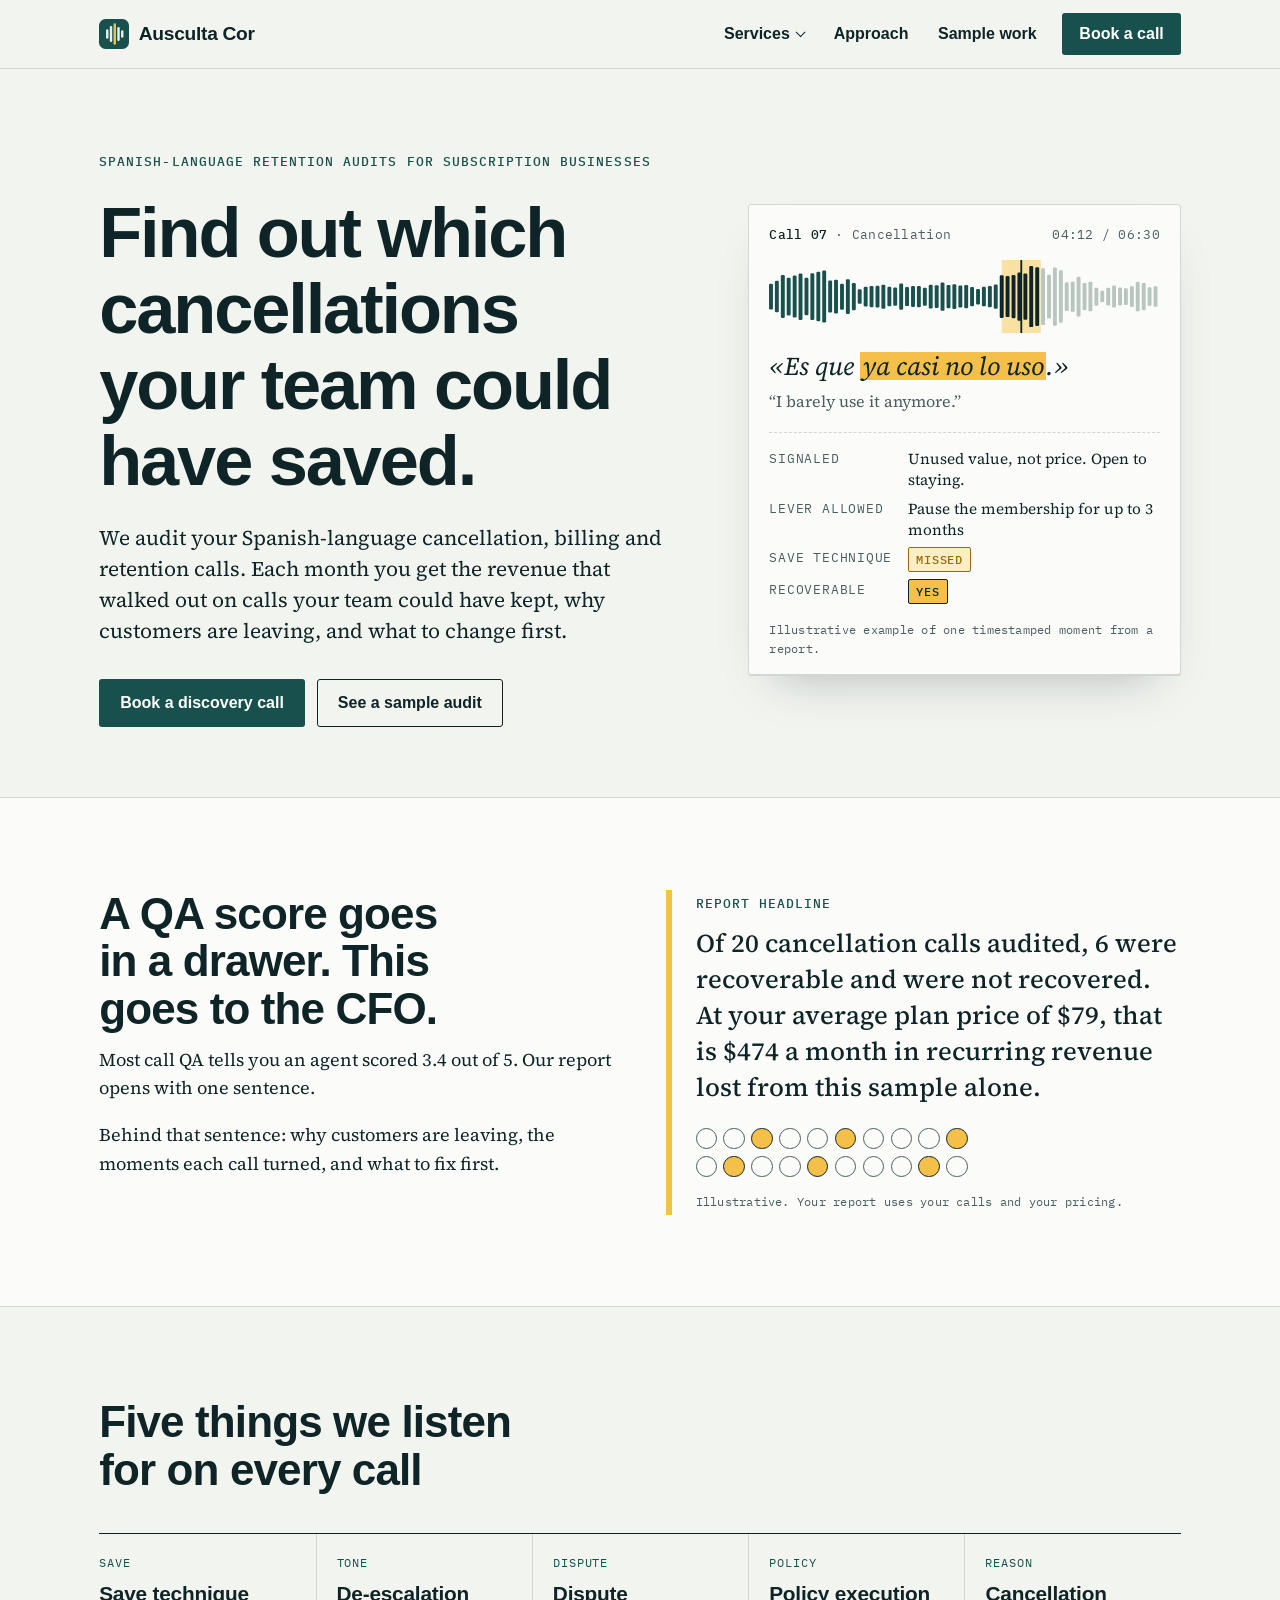
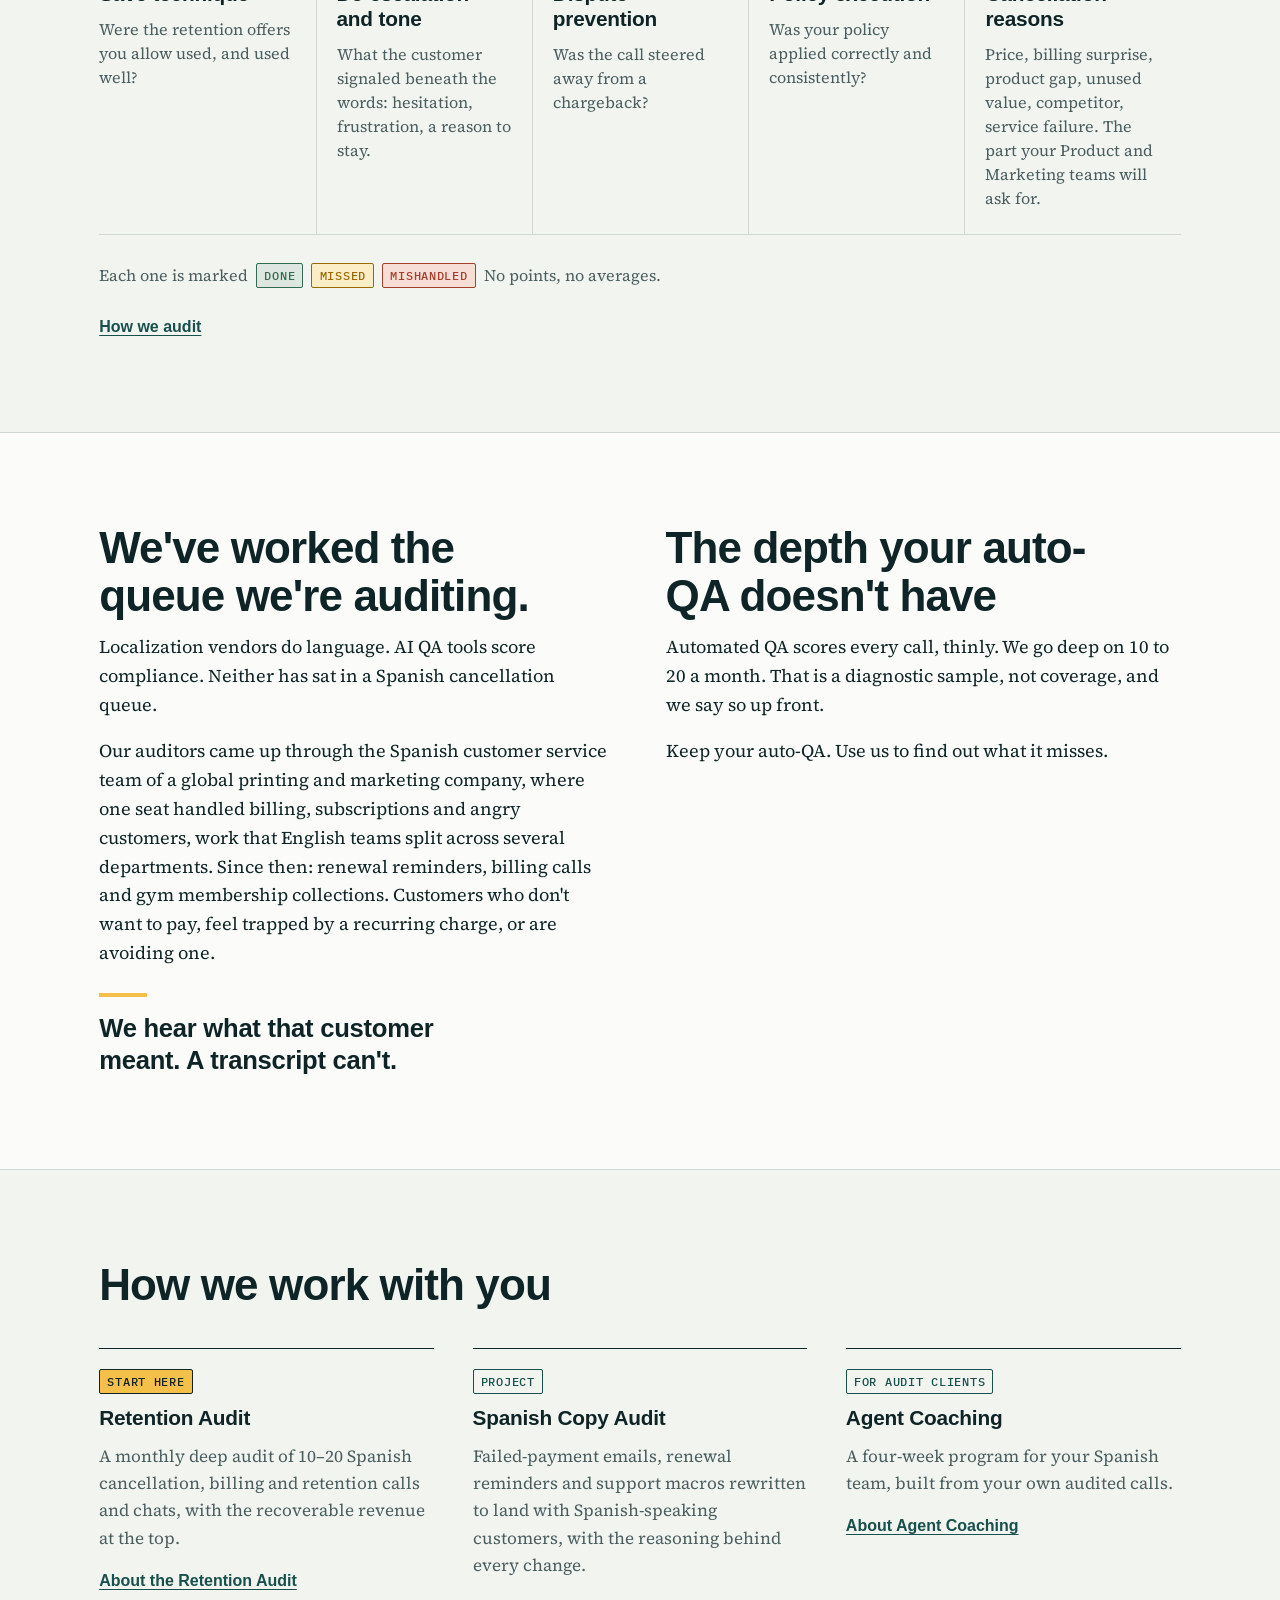
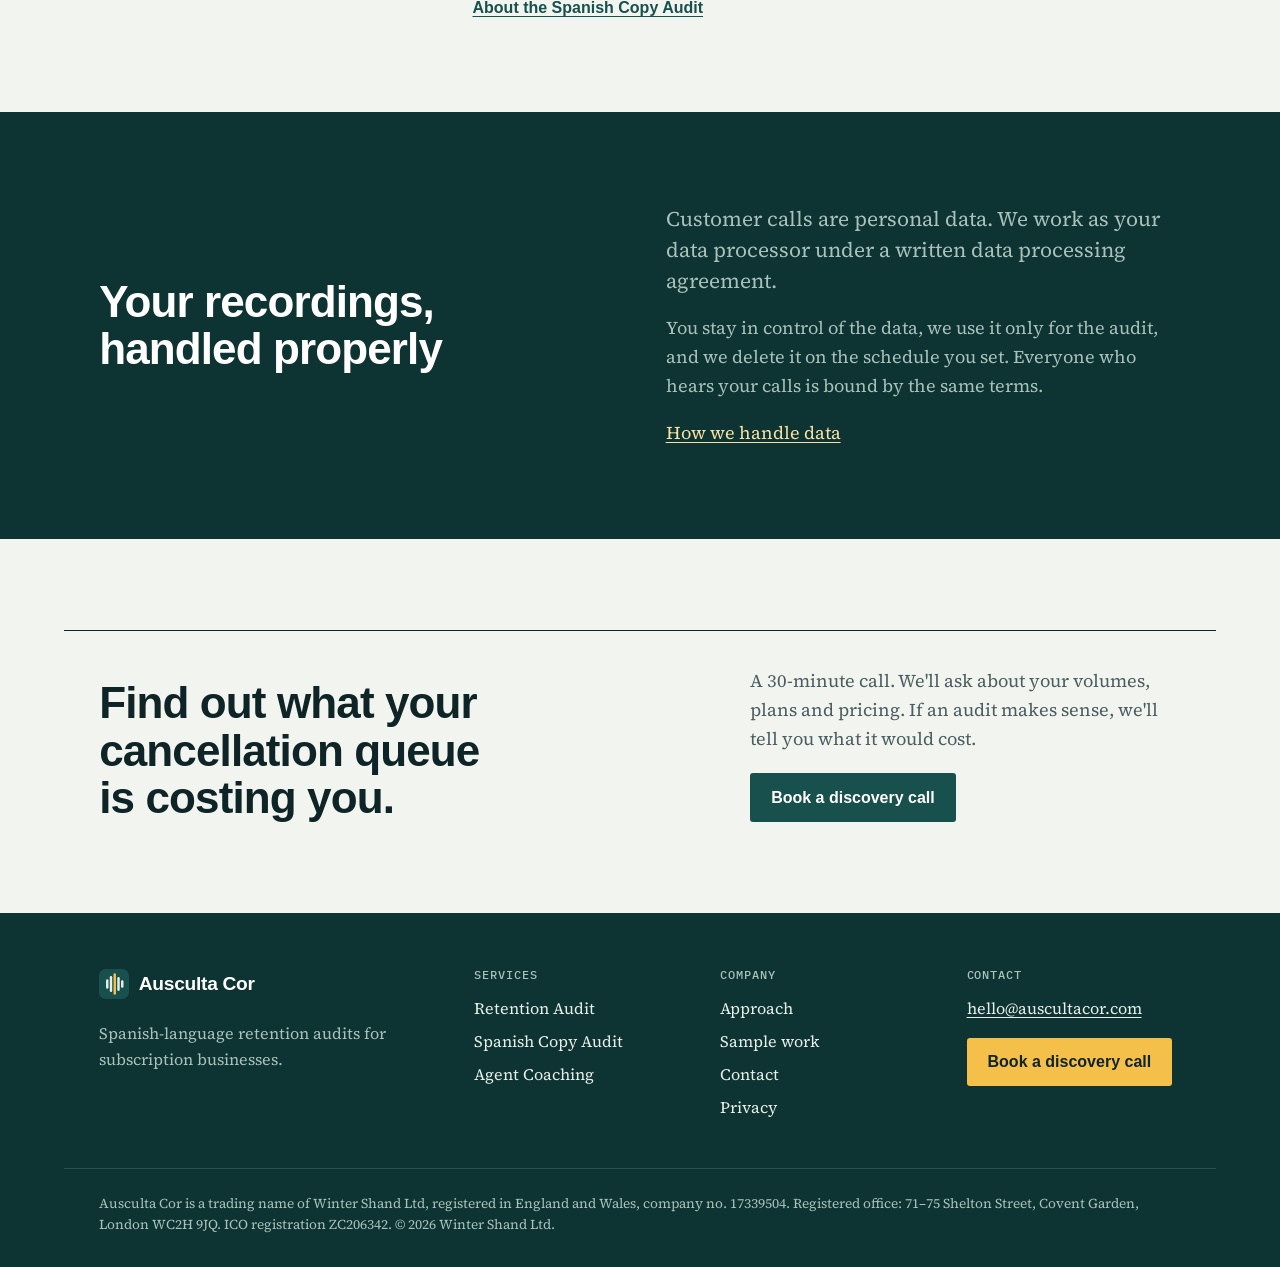
==== index.html @ ffa862d6 "Add files via upload Add website" ====
<!DOCTYPE html>
<html lang="en">
<head>
<meta charset="utf-8">
<meta name="viewport" content="width=device-width, initial-scale=1">
<title>Ausculta Cor · Spanish-language retention audits for subscription businesses</title>
<meta name="description" content="We audit your Spanish cancellation, billing and retention calls and tell you which departures were recoverable, what they cost, and what to change first.">
<link rel="canonical" href="https://auscultacor.com/">
<meta property="og:type" content="website">
<meta property="og:site_name" content="Ausculta Cor">
<meta property="og:title" content="Ausculta Cor · Spanish-language retention audits for subscription businesses">
<meta property="og:description" content="We audit your Spanish cancellation, billing and retention calls and tell you which departures were recoverable, what they cost, and what to change first.">
<meta property="og:url" content="https://auscultacor.com/">
<meta property="og:image" content="https://auscultacor.com/assets/img/og.png">
<meta name="twitter:card" content="summary_large_image">
<meta name="theme-color" content="#0d3432">
<link rel="icon" href="assets/img/favicon.svg" type="image/svg+xml">
<link rel="preload" href="assets/fonts/bricolage-grotesque-latin-wght-normal.woff2" as="font" type="font/woff2" crossorigin>
<link rel="preload" href="assets/fonts/source-serif-4-latin-wght-normal.woff2" as="font" type="font/woff2" crossorigin>
<link rel="stylesheet" href="assets/css/site.css">
<!-- Analytics: paste the cookie-less analytics snippet here (see README). -->
<script src="assets/js/site.js" defer></script>
</head>
<body>
<a class="skip" href="#main">Skip to content</a>
<header class="site-header">
  <div class="wrap header-inner">
    <a class="brand" href="index.html"><img src="assets/img/mark.svg" alt="" width="30" height="30"><span>Ausculta Cor</span></a>
    <button class="nav-toggle" type="button" aria-expanded="false" aria-controls="site-nav">Menu</button>
    <nav id="site-nav" class="site-nav" aria-label="Main">
      <ul>
        <li class="has-sub"><details><summary>Services</summary><ul class="sub"><li><a href="retention-audit.html">Retention Audit</a></li><li><a href="spanish-copy-audit.html">Spanish Copy Audit</a></li><li><a href="agent-coaching.html">Agent Coaching</a></li></ul></details></li>
        <li><a href="approach.html">Approach</a></li>
        <li><a href="samples.html">Sample work</a></li>
        <li><a class="btn btn-primary" href="contact.html">Book a call</a></li>
      </ul>
    </nav>
  </div>
</header>
<main id="main">
<section class="hero">
  <div class="wrap hero-grid">
    <div class="hero-copy">
      <p class="eyebrow">Spanish-language retention audits for subscription businesses</p>
      <h1>Find out which cancellations your team could have saved.</h1>
      <p class="lead">We audit your Spanish-language cancellation, billing and retention calls. Each month you get the revenue that walked out on calls your team could have kept, why customers are leaving, and what to change first.</p>
      <div class="actions"><a class="btn btn-primary" href="contact.html">Book a discovery call</a><a class="btn btn-ghost" href="samples.html">See a sample audit</a></div>
    </div>
    <figure class="clip">
      <div class="clip-head"><span><strong>Call 07</strong> · Cancellation</span><span>04:12 / 06:30</span></div>
      <svg class="wave" viewBox="0 0 320 60" role="img" aria-label="Call waveform with the moment at 04:12 highlighted"><rect x="190.7" y="0" width="32.0" height="60" fill="#f8e1a3"/><rect x="0.0" y="19.5" width="3.2" height="21.1" rx="1" fill="#17504c"/><rect x="4.8" y="17.0" width="3.2" height="25.9" rx="1" fill="#17504c"/><rect x="9.7" y="12.3" width="3.2" height="35.3" rx="1" fill="#17504c"/><rect x="14.5" y="14.6" width="3.2" height="30.8" rx="1" fill="#17504c"/><rect x="19.4" y="12.8" width="3.2" height="34.3" rx="1" fill="#17504c"/><rect x="24.2" y="11.0" width="3.2" height="38.1" rx="1" fill="#17504c"/><rect x="29.1" y="14.6" width="3.2" height="30.7" rx="1" fill="#17504c"/><rect x="33.9" y="10.8" width="3.2" height="38.4" rx="1" fill="#17504c"/><rect x="38.8" y="9.7" width="3.2" height="40.5" rx="1" fill="#17504c"/><rect x="43.6" y="8.7" width="3.2" height="42.6" rx="1" fill="#17504c"/><rect x="48.5" y="16.9" width="3.2" height="26.1" rx="1" fill="#17504c"/><rect x="53.3" y="16.1" width="3.2" height="27.7" rx="1" fill="#17504c"/><rect x="58.2" y="19.4" width="3.2" height="21.3" rx="1" fill="#17504c"/><rect x="63.0" y="15.8" width="3.2" height="28.4" rx="1" fill="#17504c"/><rect x="67.9" y="18.8" width="3.2" height="22.4" rx="1" fill="#17504c"/><rect x="72.7" y="24.0" width="3.2" height="11.9" rx="1" fill="#17504c"/><rect x="77.6" y="21.9" width="3.2" height="16.2" rx="1" fill="#17504c"/><rect x="82.4" y="21.3" width="3.2" height="17.4" rx="1" fill="#17504c"/><rect x="87.3" y="21.1" width="3.2" height="17.8" rx="1" fill="#17504c"/><rect x="92.1" y="20.2" width="3.2" height="19.7" rx="1" fill="#17504c"/><rect x="97.0" y="22.0" width="3.2" height="15.9" rx="1" fill="#17504c"/><rect x="101.8" y="22.6" width="3.2" height="14.9" rx="1" fill="#17504c"/><rect x="106.7" y="19.3" width="3.2" height="21.5" rx="1" fill="#17504c"/><rect x="111.5" y="22.1" width="3.2" height="15.7" rx="1" fill="#17504c"/><rect x="116.4" y="21.4" width="3.2" height="17.2" rx="1" fill="#17504c"/><rect x="121.2" y="21.3" width="3.2" height="17.5" rx="1" fill="#17504c"/><rect x="126.1" y="22.7" width="3.2" height="14.7" rx="1" fill="#17504c"/><rect x="130.9" y="20.3" width="3.2" height="19.4" rx="1" fill="#17504c"/><rect x="135.8" y="20.6" width="3.2" height="18.8" rx="1" fill="#17504c"/><rect x="140.6" y="18.5" width="3.2" height="23.1" rx="1" fill="#17504c"/><rect x="145.5" y="20.4" width="3.2" height="19.2" rx="1" fill="#17504c"/><rect x="150.3" y="19.9" width="3.2" height="20.2" rx="1" fill="#17504c"/><rect x="155.2" y="20.9" width="3.2" height="18.1" rx="1" fill="#17504c"/><rect x="160.0" y="20.5" width="3.2" height="19.0" rx="1" fill="#17504c"/><rect x="164.8" y="22.1" width="3.2" height="15.8" rx="1" fill="#17504c"/><rect x="169.7" y="23.7" width="3.2" height="12.7" rx="1" fill="#17504c"/><rect x="174.5" y="22.0" width="3.2" height="16.0" rx="1" fill="#17504c"/><rect x="179.4" y="21.3" width="3.2" height="17.4" rx="1" fill="#17504c"/><rect x="184.2" y="20.1" width="3.2" height="19.8" rx="1" fill="#17504c"/><rect x="189.1" y="12.6" width="3.2" height="34.9" rx="1" fill="#0f2426"/><rect x="193.9" y="13.2" width="3.2" height="33.6" rx="1" fill="#0f2426"/><rect x="198.8" y="12.3" width="3.2" height="35.5" rx="1" fill="#0f2426"/><rect x="203.6" y="10.3" width="3.2" height="39.4" rx="1" fill="#0f2426"/><rect x="208.5" y="11.1" width="3.2" height="37.8" rx="1" fill="#0f2426"/><rect x="213.3" y="5.0" width="3.2" height="50.0" rx="1" fill="#0f2426"/><rect x="218.2" y="5.9" width="3.2" height="48.1" rx="1" fill="#0f2426"/><rect x="223.0" y="6.8" width="3.2" height="46.4" rx="1" fill="#b9c6c0"/><rect x="227.9" y="12.0" width="3.2" height="36.0" rx="1" fill="#b9c6c0"/><rect x="232.7" y="6.2" width="3.2" height="47.6" rx="1" fill="#b9c6c0"/><rect x="237.6" y="8.5" width="3.2" height="42.9" rx="1" fill="#b9c6c0"/><rect x="242.4" y="18.2" width="3.2" height="23.5" rx="1" fill="#b9c6c0"/><rect x="247.3" y="17.6" width="3.2" height="24.9" rx="1" fill="#b9c6c0"/><rect x="252.1" y="13.7" width="3.2" height="32.7" rx="1" fill="#b9c6c0"/><rect x="257.0" y="18.8" width="3.2" height="22.3" rx="1" fill="#b9c6c0"/><rect x="261.8" y="17.8" width="3.2" height="24.3" rx="1" fill="#b9c6c0"/><rect x="266.7" y="22.7" width="3.2" height="14.7" rx="1" fill="#b9c6c0"/><rect x="271.5" y="25.3" width="3.2" height="9.4" rx="1" fill="#b9c6c0"/><rect x="276.4" y="22.8" width="3.2" height="14.4" rx="1" fill="#b9c6c0"/><rect x="281.2" y="21.0" width="3.2" height="17.9" rx="1" fill="#b9c6c0"/><rect x="286.1" y="22.6" width="3.2" height="14.7" rx="1" fill="#b9c6c0"/><rect x="290.9" y="23.1" width="3.2" height="13.8" rx="1" fill="#b9c6c0"/><rect x="295.8" y="21.5" width="3.2" height="17.0" rx="1" fill="#b9c6c0"/><rect x="300.6" y="17.8" width="3.2" height="24.3" rx="1" fill="#b9c6c0"/><rect x="305.5" y="18.9" width="3.2" height="22.3" rx="1" fill="#b9c6c0"/><rect x="310.3" y="22.4" width="3.2" height="15.2" rx="1" fill="#b9c6c0"/><rect x="315.2" y="21.6" width="3.2" height="16.7" rx="1" fill="#b9c6c0"/><rect x="206.0" y="0" width="1.5" height="60" fill="#0f2426"/></svg>
      <blockquote class="clip-quote" lang="es"><p>«Es que <mark>ya casi no lo uso</mark>.»</p></blockquote>
      <p class="clip-trans">“I barely use it anymore.”</p>
      <dl class="clip-findings">
        <div><dt>Signaled</dt><dd>Unused value, not price. Open to staying.</dd></div>
        <div><dt>Lever allowed</dt><dd>Pause the membership for up to 3 months</dd></div>
        <div><dt>Save technique</dt><dd><span class="chip chip-missed">Missed</span></dd></div>
        <div><dt>Recoverable</dt><dd><span class="chip chip-yes">Yes</span></dd></div>
      </dl>
      <figcaption>Illustrative example of one timestamped moment from a report.</figcaption>
    </figure>
  </div>
</section>

<section class="section section-alt">
  <div class="wrap split">
    <div class="prose">
      <h2>A QA score goes in a drawer. This goes to the CFO.</h2>
      <p>Most call QA tells you an agent scored 3.4 out of 5. Our report opens with one sentence.</p>
      <p>Behind that sentence: why customers are leaving, the moments each call turned, and what to fix first.</p>
    </div>
    <figure class="report-line">
      <p class="eyebrow">Report headline</p>
      <blockquote><p>Of 20 cancellation calls audited, 6 were recoverable and were not recovered. At your average plan price of $79, that is $474 a month in recurring revenue lost from this sample alone.</p></blockquote>
      <div class="dots" role="img" aria-label="20 calls audited, 6 of them recoverable"><span></span><span></span><span class="is-rec"></span><span></span><span></span><span class="is-rec"></span><span></span><span></span><span></span><span class="is-rec"></span><span></span><span class="is-rec"></span><span></span><span></span><span class="is-rec"></span><span></span><span></span><span></span><span class="is-rec"></span><span></span></div>
      <figcaption>Illustrative. Your report uses your calls and your pricing.</figcaption>
    </figure>
  </div>
</section>

<section class="section">
  <div class="wrap">
    <div class="section-head"><h2>Five things we listen for on every call</h2></div>
    <ul class="areas">
      <li><span class="tag">Save</span><h3>Save technique</h3><p>Were the retention offers you allow used, and used well?</p></li>
      <li><span class="tag">Tone</span><h3>De-escalation and tone</h3><p>What the customer signaled beneath the words: hesitation, frustration, a reason to stay.</p></li>
      <li><span class="tag">Dispute</span><h3>Dispute prevention</h3><p>Was the call steered away from a chargeback?</p></li>
      <li><span class="tag">Policy</span><h3>Policy execution</h3><p>Was your policy applied correctly and consistently?</p></li>
      <li><span class="tag">Reason</span><h3>Cancellation reasons</h3><p>Price, billing surprise, product gap, unused value, competitor, service failure. The part your Product and Marketing teams will ask for.</p></li>
    </ul>
    <p class="legend">Each one is marked <span class="chip chip-done">Done</span> <span class="chip chip-missed">Missed</span> <span class="chip chip-bad">Mishandled</span> No points, no averages.</p>
    <p style="margin-top:1.5rem"><a class="link" href="approach.html">How we audit</a></p>
  </div>
</section>

<section class="section section-alt">
  <div class="wrap split">
    <div class="prose">
      <h2>We've worked the queue we're auditing.</h2>
      <p>Localization vendors do language. AI QA tools score compliance. Neither has sat in a Spanish cancellation queue.</p>
      <p>Our auditors came up through the Spanish customer service team of a global printing and marketing company, where one seat handled billing, subscriptions and angry customers, work that English teams split across several departments. Since then: renewal reminders, billing calls and gym membership collections. Customers who don't want to pay, feel trapped by a recurring charge, or are avoiding one.</p>
      <p class="pull">We hear what that customer meant. A transcript can't.</p>
    </div>
    <div class="prose">
      <h2>The depth your auto-QA doesn't have</h2>
      <p>Automated QA scores every call, thinly. We go deep on 10 to 20 a month. That is a diagnostic sample, not coverage, and we say so up front.</p>
      <p>Keep your auto-QA. Use us to find out what it misses.</p>
    </div>
  </div>
</section>

<section class="section" id="services">
  <div class="wrap">
    <div class="section-head"><h2>How we work with you</h2></div>
    <div class="services">
      <article class="service"><span class="chip chip-yes">Start here</span><h3>Retention Audit</h3><p>A monthly deep audit of 10–20 Spanish cancellation, billing and retention calls and chats, with the recoverable revenue at the top.</p><a class="link" href="retention-audit.html">About the Retention Audit</a></article>
      <article class="service"><span class="chip chip-plain">Project</span><h3>Spanish Copy Audit</h3><p>Failed-payment emails, renewal reminders and support macros rewritten to land with Spanish-speaking customers, with the reasoning behind every change.</p><a class="link" href="spanish-copy-audit.html">About the Spanish Copy Audit</a></article>
      <article class="service"><span class="chip chip-plain">For audit clients</span><h3>Agent Coaching</h3><p>A four-week program for your Spanish team, built from your own audited calls.</p><a class="link" href="agent-coaching.html">About Agent Coaching</a></article>
    </div>
  </div>
</section>

<section class="section section-dark data-band">
  <div class="wrap split">
    <h2>Your recordings, handled properly</h2>
    <div class="prose">
      <p class="lead">Customer calls are personal data. We work as your data processor under a written data processing agreement.</p>
      <p>You stay in control of the data, we use it only for the audit, and we delete it on the schedule you set. Everyone who hears your calls is bound by the same terms.</p>
      <p><a href="approach.html#data">How we handle data</a></p>
    </div>
  </div>
</section>

<section class="cta">
  <div class="wrap cta-inner">
    <div><h2>Find out what your cancellation queue is costing you.</h2></div>
    <div><p>A 30-minute call. We'll ask about your volumes, plans and pricing. If an audit makes sense, we'll tell you what it would cost.</p><div class="actions" style="margin-top:1.25rem"><a class="btn btn-primary" href="contact.html">Book a discovery call</a></div></div>
  </div>
</section>
</main>
<footer class="site-footer">
  <div class="wrap footer-grid">
    <div class="footer-brand">
      <a class="brand" href="index.html"><img src="assets/img/mark.svg" alt="" width="30" height="30"><span>Ausculta Cor</span></a>
      <p>Spanish-language retention audits for subscription businesses.</p>
    </div>
    <div><h2>Services</h2><ul><li><a href="retention-audit.html">Retention Audit</a></li><li><a href="spanish-copy-audit.html">Spanish Copy Audit</a></li><li><a href="agent-coaching.html">Agent Coaching</a></li></ul></div>
    <div><h2>Company</h2><ul>
      <li><a href="approach.html">Approach</a></li>
      <li><a href="samples.html">Sample work</a></li>
      <li><a href="contact.html">Contact</a></li>
      <li><a href="privacy.html">Privacy</a></li>
    </ul></div>
    <div><h2>Contact</h2>
      <p><a href="mailto:hello@auscultacor.com">hello@auscultacor.com</a></p>
      <a class="btn btn-mark" href="contact.html">Book a discovery call</a>
    </div>
  </div>
  <div class="wrap legal"><p>Ausculta Cor is a trading name of Winter Shand Ltd, registered in England and Wales, company no. 17339504. Registered office: 71–75 Shelton Street, Covent Garden, London WC2H 9JQ. ICO registration ZC206342. © 2026 Winter Shand Ltd.</p></div>
</footer>
</body>
</html>
---- assets/css/site.css ----
/* Ausculta Cor — site styles
   Layout concept: a working audit file. Left-aligned reading column, with an
   "evidence" column for transcript clips and report lines, like an auditor's notes.
*/

@font-face {
  font-family: "Bricolage Grotesque";
  src: url("../fonts/bricolage-grotesque-latin-wght-normal.woff2") format("woff2");
  font-weight: 200 800;
  font-style: normal;
  font-display: swap;
}
@font-face {
  font-family: "Source Serif 4";
  src: url("../fonts/source-serif-4-latin-wght-normal.woff2") format("woff2");
  font-weight: 200 900;
  font-style: normal;
  font-display: swap;
}
@font-face {
  font-family: "Source Serif 4";
  src: url("../fonts/source-serif-4-latin-wght-italic.woff2") format("woff2");
  font-weight: 200 900;
  font-style: italic;
  font-display: swap;
}
@font-face {
  font-family: "IBM Plex Mono";
  src: url("../fonts/ibm-plex-mono-latin-400-normal.woff2") format("woff2");
  font-weight: 400;
  font-style: normal;
  font-display: swap;
}
@font-face {
  font-family: "IBM Plex Mono";
  src: url("../fonts/ibm-plex-mono-latin-500-normal.woff2") format("woff2");
  font-weight: 500;
  font-style: normal;
  font-display: swap;
}

:root {
  /* Colour */
  --paper: #f2f4f0;        /* page ground: cool, slightly green paper */
  --sheet: #fbfcfa;        /* raised surfaces: clips, forms */
  --ink: #0f2426;          /* text */
  --ink-soft: #4a5d5f;     /* secondary text */
  --rule: #cfd8d3;         /* lines and borders */
  --petrol: #17504c;       /* brand: buttons, links, dark bands */
  --petrol-deep: #0d3432;  /* footer and data band */
  --on-dark: #e8efeb;      /* text on petrol */
  --on-dark-soft: #a9c1bb;
  --mark: #f4c04a;         /* highlighter: the recoverable moment */
  --mark-soft: #f8e1a3;
  /* Semantic (audit status) */
  --done: #2f6b4f;
  --missed: #9a6a00;
  --missed-bg: #fbeec7;
  --bad: #a3402b;
  --bad-bg: #f6ddd6;

  /* Type */
  --display: "Bricolage Grotesque", "Arial Narrow", "Helvetica Neue", Arial, sans-serif;
  --body: "Source Serif 4", Georgia, "Times New Roman", serif;
  --mono: "IBM Plex Mono", ui-monospace, SFMono-Regular, Menlo, Consolas, monospace;

  --step-5: clamp(2.5rem, 1.55rem + 4.1vw, 4.4rem);
  --step-4: clamp(1.9rem, 1.45rem + 1.9vw, 2.75rem);
  --step-3: clamp(1.35rem, 1.2rem + 0.6vw, 1.6rem);
  --step-2: clamp(1.15rem, 1.08rem + 0.35vw, 1.3rem);
  --step-1: 1.125rem;
  --step-0: 1rem;
  --step--1: 0.8125rem;

  /* Space */
  --gutter: clamp(1rem, 0.6rem + 2vw, 2.5rem);
  --section: clamp(3.5rem, 2.5rem + 4vw, 6.5rem);
  --wrap: 72rem;
  --measure: 38rem;
  --radius: 3px;

  color-scheme: light;
}

*, *::before, *::after { box-sizing: border-box; }

html { -webkit-text-size-adjust: 100%; scroll-padding-top: 5.5rem; }

body {
  margin: 0;
  background: var(--paper);
  color: var(--ink);
  font-family: var(--body);
  font-size: var(--step-1);
  line-height: 1.6;
  font-optical-sizing: auto;
  text-rendering: optimizeLegibility;
}

img, svg { max-width: 100%; height: auto; }

h1, h2, h3 {
  font-family: var(--display);
  font-weight: 700;
  line-height: 1.08;
  letter-spacing: -0.02em;
  text-wrap: balance;
  margin: 0;
}
h1 { font-size: var(--step-5); font-weight: 750; letter-spacing: -0.03em; }
h2 { font-size: var(--step-4); }
h3 { font-size: var(--step-2); letter-spacing: -0.01em; line-height: 1.2; }

p { margin: 0; }
p + p { margin-top: 1em; }

a { color: var(--petrol); text-decoration-thickness: 1px; text-underline-offset: 0.18em; }
a:hover { text-decoration-thickness: 2px; }

:focus-visible { outline: 3px solid var(--mark); outline-offset: 3px; border-radius: 2px; }

.mono, .eyebrow, .tag, .chip, .kicker {
  font-family: var(--mono);
  font-variant-numeric: tabular-nums;
}

.eyebrow {
  font-size: var(--step--1);
  font-weight: 500;
  letter-spacing: 0.08em;
  text-transform: uppercase;
  color: var(--petrol);
}

.lead { font-size: var(--step-2); line-height: 1.5; color: var(--ink); max-width: var(--measure); }

.wrap {
  width: 100%;
  max-width: var(--wrap);
  margin-inline: auto;
  padding-inline: var(--gutter);
}

.prose { max-width: var(--measure); }
.prose > * + * { margin-top: 1em; }
.prose h2 + *, .prose h3 + * { margin-top: 0.75em; }
.prose * + h3 { margin-top: 2em; }

.skip {
  position: absolute; left: -999px; top: 0;
  background: var(--ink); color: var(--paper); padding: 0.6rem 1rem; z-index: 100;
}
.skip:focus { left: 1rem; top: 1rem; }

/* ---------- Buttons ---------- */
.btn {
  display: inline-flex; align-items: center; justify-content: center;
  gap: 0.5rem;
  font-family: var(--display);
  font-weight: 600;
  font-size: 1rem;
  line-height: 1.2;
  padding: 0.85rem 1.25rem;
  border-radius: var(--radius);
  border: 1.5px solid transparent;
  text-decoration: none;
  transition: background-color .15s ease, border-color .15s ease, color .15s ease;
}
.btn-primary { background: var(--petrol); color: #fff; }
.btn-primary:hover { background: var(--petrol-deep); }
.btn-ghost { border-color: var(--ink); color: var(--ink); background: transparent; }
.btn-ghost:hover { background: var(--ink); color: var(--paper); }
.btn-mark { background: var(--mark); color: var(--ink); }
.btn-mark:hover { background: var(--mark-soft); }
.actions { display: flex; flex-wrap: wrap; gap: 0.75rem; }

.link {
  font-family: var(--display); font-weight: 600; font-size: 1rem;
  color: var(--petrol);
}

/* ---------- Header ---------- */
.site-header {
  position: sticky; top: 0; z-index: 50;
  background: color-mix(in srgb, var(--paper) 94%, transparent);
  backdrop-filter: saturate(1.2) blur(8px);
  border-bottom: 1px solid var(--rule);
}
.header-inner {
  display: flex; align-items: center; justify-content: space-between;
  gap: 1rem; min-height: 4.25rem;
}
.brand {
  display: inline-flex; align-items: center; gap: 0.6rem;
  font-family: var(--display); font-weight: 700; font-size: 1.2rem; letter-spacing: -0.015em;
  color: var(--ink); text-decoration: none;
}
.brand img { width: 30px; height: 30px; }

.nav-toggle {
  display: none;
  font: 600 0.95rem var(--display);
  background: transparent; color: var(--ink);
  border: 1.5px solid var(--ink); border-radius: var(--radius);
  padding: 0.5rem 0.85rem; cursor: pointer;
}

.site-nav > ul {
  list-style: none; margin: 0; padding: 0;
  display: flex; align-items: center; gap: 0.35rem;
}
.site-nav a, .site-nav summary {
  font-family: var(--display); font-weight: 550; font-size: 1rem;
  color: var(--ink); text-decoration: none;
  padding: 0.55rem 0.75rem; border-radius: var(--radius);
  display: inline-block; cursor: pointer;
}
.site-nav a:hover, .site-nav summary:hover { background: color-mix(in srgb, var(--petrol) 8%, transparent); }
.site-nav a[aria-current="page"] { text-decoration: underline; text-decoration-thickness: 2px; text-underline-offset: 0.35em; }
.site-nav .btn-primary { color: #fff; margin-left: 0.5rem; padding: 0.65rem 1rem; }
.site-nav .btn-primary:hover { background: var(--petrol-deep); }

.has-sub { position: relative; }
.has-sub summary { list-style: none; }
.has-sub summary::-webkit-details-marker { display: none; }
.has-sub summary::after {
  content: ""; display: inline-block; width: 0.45em; height: 0.45em; margin-left: 0.45em;
  border-right: 1.5px solid currentColor; border-bottom: 1.5px solid currentColor;
  transform: translateY(-0.2em) rotate(45deg);
}
.has-sub details[open] summary::after { transform: translateY(0.05em) rotate(-135deg); }
.sub {
  list-style: none; margin: 0; padding: 0.4rem;
  position: absolute; top: calc(100% + 0.4rem); left: 0; min-width: 15rem;
  background: var(--sheet); border: 1px solid var(--rule); border-radius: var(--radius);
  box-shadow: 0 10px 30px -12px rgba(15, 36, 38, 0.25);
}
.sub a { display: block; }

/* ---------- Sections ---------- */
.section { padding-block: var(--section); }
.section-alt { background: var(--sheet); border-block: 1px solid var(--rule); }
.section-dark { background: var(--petrol-deep); color: var(--on-dark); }
.section-dark h2, .section-dark h3 { color: #fff; }
.section-dark a:not(.btn) { color: var(--mark-soft); }
.section-head { max-width: var(--measure); margin-bottom: 2.5rem; }
.section-head > * + * { margin-top: 0.85rem; }
.section-head p { color: var(--ink-soft); }
.section-dark .section-head p { color: var(--on-dark-soft); }

.split {
  display: grid; gap: clamp(2rem, 4vw, 4rem);
  grid-template-columns: minmax(0, 1fr) minmax(0, 1fr);
  align-items: start;
}
.split > * { min-width: 0; }

/* ---------- Hero ---------- */
.hero { padding-block: clamp(3rem, 2rem + 4vw, 5.5rem) clamp(3rem, 2rem + 3vw, 4.5rem); }
.hero-grid {
  display: grid; gap: clamp(2.5rem, 5vw, 4.5rem);
  grid-template-columns: minmax(0, 1.15fr) minmax(0, 0.85fr);
  align-items: center;
}
.hero-grid > * { min-width: 0; }
.hero-copy > * + * { margin-top: 1.4rem; }
.hero-copy .actions { margin-top: 2rem; }

.page-hero { padding-block: clamp(3rem, 2rem + 3.5vw, 5rem) clamp(2.5rem, 2rem + 2vw, 3.5rem); border-bottom: 1px solid var(--rule); }
.page-hero .hero-copy { max-width: 46rem; }
.page-hero h1 { font-size: clamp(2.3rem, 1.5rem + 3.4vw, 3.9rem); }
.page-hero .hero-grid { align-items: end; }

/* ---------- Transcript clip (hero evidence) ---------- */
.clip {
  margin: 0;
  background: var(--sheet);
  border: 1px solid var(--rule);
  border-radius: var(--radius);
  box-shadow: 0 1px 0 var(--rule), 0 24px 48px -28px rgba(15, 36, 38, 0.35);
  padding: 1.25rem 1.25rem 1rem;
}
.clip-head {
  display: flex; justify-content: space-between; gap: 1rem; flex-wrap: wrap;
  font-family: var(--mono); font-size: var(--step--1); color: var(--ink-soft);
  letter-spacing: 0.02em;
}
.clip-head strong { color: var(--ink); font-weight: 500; }
.wave { display: block; width: 100%; height: auto; margin-block: 0.9rem 1rem; }
.clip-quote { margin: 0; font-size: var(--step-3); line-height: 1.35; font-style: italic; }
.clip-quote mark {
  background: linear-gradient(transparent 12%, var(--mark) 12%, var(--mark) 88%, transparent 88%);
  background-repeat: no-repeat; background-size: 100% 100%;
  color: inherit; padding: 0 0.1em;
  animation: highlight 1.1s cubic-bezier(.3,.7,.2,1) 0.5s both;
}
@keyframes highlight { from { background-size: 0% 100%; } to { background-size: 100% 100%; } }
.clip-trans { margin-top: 0.35rem; color: var(--ink-soft); font-size: 1rem; }
.clip-findings {
  margin: 1.1rem 0 0; padding: 0.9rem 0 0; border-top: 1px dashed var(--rule);
  display: grid; grid-template-columns: max-content minmax(0, 1fr); gap: 0.45rem 1rem;
  font-size: 0.95rem; line-height: 1.4;
}
.clip-findings dt {
  font-family: var(--mono); font-size: var(--step--1); color: var(--ink-soft);
  text-transform: uppercase; letter-spacing: 0.06em; padding-top: 0.15em;
}
.clip-findings > div { display: contents; }
.clip-findings dd { margin: 0; }
.clip figcaption, figure.report-line figcaption, .caption {
  font-family: var(--mono); font-size: 0.75rem; color: var(--ink-soft); letter-spacing: 0.02em;
}
.clip figcaption { margin-top: 1rem; }

/* ---------- Status chips ---------- */
.chip {
  display: inline-block; font-size: 0.75rem; font-weight: 500;
  letter-spacing: 0.06em; text-transform: uppercase;
  padding: 0.2em 0.6em; border-radius: 2px; border: 1px solid currentColor; line-height: 1.5;
  white-space: nowrap;
}
.chip-done { color: var(--done); background: color-mix(in srgb, var(--done) 10%, transparent); }
.chip-missed { color: var(--missed); background: var(--missed-bg); }
.chip-bad { color: var(--bad); background: var(--bad-bg); }
.chip-yes { color: var(--ink); background: var(--mark); border-color: var(--ink); }
.chip-plain { color: var(--petrol); background: transparent; }

/* ---------- Report headline ---------- */
.report-line {
  margin: 0;
  border-left: 6px solid var(--mark);
  padding: 0.25rem 0 0.25rem 1.5rem;
}
.report-line blockquote { margin: 0.75rem 0 0; font-size: var(--step-3); line-height: 1.4; font-weight: 500; }
.dots {
  display: grid; grid-template-columns: repeat(10, 1fr); gap: 0.4rem;
  max-width: 17rem; margin-block: 1.4rem 0.9rem;
}
.dots span {
  aspect-ratio: 1; max-width: 100%; border-radius: 50%;
  border: 1.5px solid var(--ink-soft);
}
.dots span.is-rec { background: var(--mark); border-color: var(--ink); }
.after { margin-top: 2.5rem; max-width: var(--measure); color: var(--ink-soft); }

/* ---------- Five areas ---------- */
.areas {
  list-style: none; margin: 0; padding: 0;
  display: grid; grid-template-columns: repeat(auto-fit, minmax(min(100%, 12.5rem), 1fr));
  gap: 0; border-top: 1.5px solid var(--ink);
}
.areas li {
  padding: 1.25rem 1.25rem 1.5rem 0;
  border-bottom: 1px solid var(--rule);
  display: grid; align-content: start; gap: 0.6rem;
}
.areas li + li { padding-left: 1.25rem; border-left: 1px solid var(--rule); }
.areas p { font-size: 1rem; line-height: 1.5; color: var(--ink-soft); }
.tag {
  font-size: 0.72rem; letter-spacing: 0.08em; text-transform: uppercase; color: var(--petrol);
}
.legend { margin-top: 1.75rem; display: flex; flex-wrap: wrap; align-items: center; gap: 0.5rem; font-size: 1rem; color: var(--ink-soft); }

/* ---------- Pull line ---------- */
.pull {
  font-family: var(--display); font-weight: 650; font-size: var(--step-3);
  line-height: 1.25; letter-spacing: -0.01em; max-width: 26rem;
}
.pull::before { content: ""; display: block; width: 3rem; height: 4px; background: var(--mark); margin-bottom: 1rem; }

/* ---------- Service list ---------- */
.services {
  display: grid; gap: clamp(1.5rem, 3vw, 2.5rem);
  grid-template-columns: repeat(auto-fit, minmax(min(100%, 17rem), 1fr));
}
.service {
  border-top: 1.5px solid var(--ink); padding-top: 1.25rem;
  display: grid; align-content: start; gap: 0.75rem;
}
.service p { font-size: 1.0625rem; color: var(--ink-soft); }
.service .chip { justify-self: start; }
.service .link { margin-top: 0.25rem; }

/* ---------- Data band ---------- */
.data-band .split { align-items: center; }
.data-band p { color: var(--on-dark-soft); }
.data-band .lead { color: var(--on-dark); }

/* ---------- CTA band ---------- */
.cta {
  padding-block: var(--section);
}
.cta-inner {
  border-top: 1.5px solid var(--ink);
  padding-top: 2.25rem;
  display: grid; gap: 1.5rem 3rem; grid-template-columns: minmax(0, 1.4fr) minmax(0, 1fr); align-items: end;
}
.cta-inner > * { min-width: 0; }
.cta-inner p { color: var(--ink-soft); max-width: 32rem; }
.cta-inner .actions { justify-content: flex-start; }

/* ---------- Steps ---------- */
.steps { list-style: none; margin: 0; padding: 0; counter-reset: step; display: grid; gap: 0; }
.steps li {
  counter-increment: step;
  display: grid; grid-template-columns: 3.25rem minmax(0, 1fr); gap: 0 1rem;
  padding-block: 1.25rem; border-top: 1px solid var(--rule);
}
.steps li:last-child { border-bottom: 1px solid var(--rule); }
.steps li::before {
  content: counter(step, decimal-leading-zero);
  font-family: var(--mono); font-size: 0.95rem; color: var(--petrol); padding-top: 0.15rem;
}
.steps h3 { font-size: 1.15rem; margin-bottom: 0.35rem; }
.steps p { color: var(--ink-soft); font-size: 1.0625rem; }

/* ---------- Tables ---------- */
.table-wrap { overflow-x: auto; }
table { width: 100%; border-collapse: collapse; font-size: 1rem; line-height: 1.45; }
th, td { text-align: left; vertical-align: top; padding: 0.85rem 1rem 0.85rem 0; border-bottom: 1px solid var(--rule); }
th { font-family: var(--mono); font-size: 0.75rem; font-weight: 500; letter-spacing: 0.08em; text-transform: uppercase; color: var(--ink-soft); border-bottom: 1.5px solid var(--ink); }
td:first-child { font-family: var(--display); font-weight: 600; white-space: nowrap; }
td.wrap-ok { white-space: normal; }

/* ---------- Definition quote ---------- */
.definition {
  margin: 0; padding: 1.5rem 1.75rem;
  background: var(--sheet); border: 1px solid var(--rule); border-left: 6px solid var(--petrol);
  font-size: var(--step-2); line-height: 1.5;
}
.definition p + p { margin-top: 0.75em; }

/* ---------- Glance list ---------- */
.glance {
  margin: 0; background: var(--sheet); border: 1px solid var(--rule); border-radius: var(--radius);
  padding: 1.25rem 1.4rem;
  display: grid; gap: 0.8rem;
}
.glance div { display: grid; grid-template-columns: 7.5rem minmax(0, 1fr); gap: 1rem; font-size: 1rem; line-height: 1.4; }
.glance dt { font-family: var(--mono); font-size: 0.75rem; letter-spacing: 0.06em; text-transform: uppercase; color: var(--ink-soft); padding-top: 0.15em; }
.glance dd { margin: 0; }

/* ---------- Lists ---------- */
.ticks { list-style: none; margin: 0; padding: 0; display: grid; gap: 0.55rem; }
.ticks li { position: relative; padding-left: 1.5rem; }
.ticks li::before {
  content: ""; position: absolute; left: 0; top: 0.62em;
  width: 0.7rem; height: 0.7rem; background: var(--mark); border: 1.5px solid var(--ink);
}
.cols-2 { columns: 2 16rem; column-gap: 3rem; }
.cols-2 li { break-inside: avoid; margin-bottom: 0.55rem; }

/* ---------- FAQ ---------- */
.faq { border-top: 1.5px solid var(--ink); max-width: 48rem; }
.faq details { border-bottom: 1px solid var(--rule); }
.faq summary {
  cursor: pointer; list-style: none;
  font-family: var(--display); font-weight: 600; font-size: 1.15rem;
  padding: 1.1rem 2.5rem 1.1rem 0; position: relative;
}
.faq summary::-webkit-details-marker { display: none; }
.faq summary::after {
  content: "+"; position: absolute; right: 0.25rem; top: 0.9rem;
  font-family: var(--mono); font-size: 1.3rem; color: var(--petrol);
}
.faq details[open] summary::after { content: "\2212"; }
.faq details > div { padding: 0 0 1.25rem; color: var(--ink-soft); max-width: var(--measure); }

/* ---------- Before / after ---------- */
.compare { display: grid; grid-template-columns: minmax(0, 1fr) minmax(0, 1fr); gap: 1rem; }
.compare > figure { margin: 0; padding: 1.25rem 1.4rem; border-radius: var(--radius); border: 1px solid var(--rule); background: var(--sheet); }
.compare .after-copy { border-color: var(--petrol); box-shadow: inset 0 4px 0 var(--petrol); }
.compare figcaption { font-family: var(--mono); font-size: 0.75rem; letter-spacing: 0.08em; text-transform: uppercase; color: var(--ink-soft); margin-bottom: 0.75rem; }
.compare .es { font-size: 1.15rem; line-height: 1.5; }
.compare .en { margin-top: 0.75rem; font-size: 0.95rem; font-style: italic; color: var(--ink-soft); }
.compare .strike { text-decoration: line-through; text-decoration-color: var(--bad); text-decoration-thickness: 2px; }
.compare .ins { background: var(--mark-soft); }
.reasons { margin-top: 1.75rem; display: grid; gap: 1rem; max-width: 48rem; }
.reasons div { display: grid; grid-template-columns: minmax(8rem, 13rem) minmax(0, 1fr); gap: 0.5rem 1.5rem; padding-top: 1rem; border-top: 1px solid var(--rule); }
.reasons dt { font-family: var(--display); font-weight: 600; }
.reasons dd { margin: 0; color: var(--ink-soft); font-size: 1.0625rem; }
.section-dark .reasons div { border-top-color: rgba(232, 239, 235, 0.18); }
.section-dark .reasons dt { color: #fff; }
.section-dark .reasons dd { color: var(--on-dark-soft); }
.section-dark .prose p { color: var(--on-dark-soft); }

/* ---------- Weeks ---------- */
.weeks { list-style: none; margin: 0; padding: 0; display: grid; grid-template-columns: repeat(auto-fit, minmax(min(100%, 13rem), 1fr)); gap: 1rem; }
.weeks li { background: var(--sheet); border: 1px solid var(--rule); border-radius: var(--radius); padding: 1.1rem 1.2rem 1.3rem; display: grid; gap: 0.4rem; align-content: start; }
.weeks .kicker { font-size: 0.75rem; letter-spacing: 0.08em; text-transform: uppercase; color: var(--petrol); }
.weeks p { font-size: 1rem; color: var(--ink-soft); line-height: 1.5; }

.loop { display: flex; flex-wrap: wrap; align-items: center; gap: 0.75rem; margin-top: 1.5rem; }
.loop span { font-family: var(--display); font-weight: 650; font-size: 1.1rem; padding: 0.55rem 1rem; border: 1.5px solid var(--ink); border-radius: 999px; }
.loop i { width: 1.75rem; height: 1.5px; background: var(--ink); position: relative; }
.loop i::after { content: ""; position: absolute; right: -1px; top: -4px; width: 8px; height: 8px; border-top: 1.5px solid var(--ink); border-right: 1.5px solid var(--ink); transform: rotate(45deg); }

/* ---------- Team ---------- */
.team { display: grid; grid-template-columns: repeat(auto-fit, minmax(min(100%, 18rem), 1fr)); gap: 2rem; }
.person { display: grid; grid-template-columns: 6.5rem minmax(0, 1fr); gap: 1.25rem; align-items: start; }
.portrait {
  width: 6.5rem; aspect-ratio: 4 / 5; max-width: 100%;
  background: var(--petrol); color: var(--on-dark);
  display: grid; place-items: center;
  font-family: var(--display); font-weight: 700; font-size: 1.6rem; letter-spacing: -0.02em;
  border-radius: var(--radius); overflow: hidden;
}
.portrait img { width: 100%; height: 100%; object-fit: cover; }
.person h3 { font-size: 1.25rem; }
.person .role { font-family: var(--mono); font-size: 0.78rem; letter-spacing: 0.04em; color: var(--petrol); margin-top: 0.3rem; }
.person p:not(.role) { margin-top: 0.6rem; font-size: 1.0625rem; color: var(--ink-soft); }
.bench { margin-top: 2rem; max-width: var(--measure); color: var(--ink-soft); }

/* ---------- Sample cards ---------- */
.samples { display: grid; grid-template-columns: repeat(auto-fit, minmax(min(100%, 20rem), 1fr)); gap: 1.25rem; }
.sample { background: var(--sheet); border: 1px solid var(--rule); border-radius: var(--radius); padding: 1.4rem 1.5rem 1.6rem; display: grid; gap: 0.75rem; align-content: start; }
.sample .chip { justify-self: start; }
.sample p { font-size: 1.0625rem; color: var(--ink-soft); }
.label-note { margin-top: 1.5rem; max-width: var(--measure); color: var(--ink-soft); font-size: 1rem; }

/* ---------- Contact ---------- */
.contact-grid { display: grid; grid-template-columns: minmax(0, 0.9fr) minmax(0, 1.1fr); gap: clamp(2rem, 4vw, 3.5rem); align-items: start; }
.contact-grid > * { min-width: 0; }
.panel { background: var(--sheet); border: 1px solid var(--rule); border-radius: var(--radius); padding: clamp(1.25rem, 3vw, 2rem); }
.panel > * + * { margin-top: 1rem; }
.panel h2 { font-size: var(--step-3); }
.panel .note { font-size: 1rem; color: var(--ink-soft); }
.booking { background: var(--petrol-deep); color: var(--on-dark); border-color: var(--petrol-deep); }
.booking h2 { color: #fff; }
.booking .note { color: var(--on-dark-soft); }
.booking a:not(.btn) { color: var(--mark-soft); }

form { display: grid; gap: 1.1rem; }
.field { display: grid; gap: 0.4rem; }
.field label { font-family: var(--display); font-weight: 600; font-size: 0.98rem; }
.field .opt { font-family: var(--mono); font-weight: 400; font-size: 0.72rem; color: var(--ink-soft); letter-spacing: 0.04em; margin-left: 0.4rem; text-transform: uppercase; }
.field input, .field select, .field textarea {
  font: inherit; font-size: 1rem; color: var(--ink);
  background: #fff; border: 1.5px solid var(--rule); border-radius: var(--radius);
  padding: 0.7rem 0.8rem; width: 100%;
}
.field input:focus, .field select:focus, .field textarea:focus { border-color: var(--petrol); outline: 3px solid color-mix(in srgb, var(--mark) 70%, transparent); outline-offset: 0; }
.field textarea { min-height: 7.5rem; resize: vertical; }
.row-2 { display: grid; grid-template-columns: minmax(0, 1fr) minmax(0, 1fr); gap: 1.1rem; }
.hp { position: absolute !important; left: -9999px !important; width: 1px; height: 1px; overflow: hidden; }
.form-note { font-size: 0.95rem; color: var(--ink-soft); }
.form-status { font-family: var(--display); font-weight: 600; min-height: 1.5em; }
.form-status.is-error { color: var(--bad); }

/* ---------- Legal page ---------- */
.legal-page .prose h2 { font-size: var(--step-3); margin-top: 2.25rem; }
.legal-page .prose ul { padding-left: 1.2rem; }
.legal-page .prose li + li { margin-top: 0.4rem; }

/* ---------- Placeholder marker (remove before launch) ---------- */
.todo {
  background: var(--mark-soft); outline: 2px dashed var(--missed); outline-offset: 1px;
  font-family: var(--mono); font-size: 0.85em; padding: 0 0.3em;
}

/* ---------- Footer ---------- */
.site-footer { background: var(--petrol-deep); color: var(--on-dark-soft); padding-block: 3.5rem 2rem; font-size: 1rem; }
.site-footer a { color: var(--on-dark); }
.footer-grid { display: grid; grid-template-columns: minmax(0, 1.6fr) repeat(3, minmax(0, 1fr)); gap: 2rem; }
.footer-grid > * { min-width: 0; }
.footer-grid h2 { font-family: var(--mono); font-size: 0.75rem; font-weight: 500; letter-spacing: 0.08em; text-transform: uppercase; color: var(--on-dark-soft); margin-bottom: 0.9rem; }
.footer-grid ul { list-style: none; margin: 0; padding: 0; display: grid; gap: 0.45rem; }
.footer-grid ul a { text-decoration: none; }
.footer-grid ul a:hover { text-decoration: underline; }
.site-footer .brand { color: #fff; }
.footer-brand p { margin-top: 0.9rem; max-width: 20rem; }
.site-footer .btn-mark { color: var(--ink); margin-top: 1rem; }
.legal { margin-top: 3rem; padding-top: 1.5rem; border-top: 1px solid rgba(233, 239, 235, 0.15); font-size: 0.85rem; line-height: 1.55; }

/* ---------- Responsive ---------- */
@media (max-width: 60rem) {
  .hero-grid, .split, .contact-grid, .cta-inner { grid-template-columns: minmax(0, 1fr); }
  .footer-grid { grid-template-columns: minmax(0, 1fr) minmax(0, 1fr); }
  .footer-brand { grid-column: 1 / -1; }
}

@media (max-width: 52rem) {
  .nav-toggle { display: inline-block; }
  .site-nav { display: none; position: absolute; left: 0; right: 0; top: 100%; background: var(--paper); border-bottom: 1px solid var(--rule); padding: 0.5rem var(--gutter) 1.25rem; }
  .site-nav.is-open { display: block; }
  .site-nav > ul { flex-direction: column; align-items: stretch; gap: 0.1rem; }
  .site-nav a, .site-nav summary { display: block; padding: 0.75rem 0.25rem; }
  .sub { position: static; box-shadow: none; border: 0; background: transparent; padding: 0 0 0 1rem; min-width: 0; }
  .site-nav .btn-primary { margin: 0.75rem 0 0; text-align: center; padding: 0.85rem 1rem; }
  .compare, .row-2 { grid-template-columns: minmax(0, 1fr); }
  .areas li + li { padding-left: 0; border-left: 0; }
  .areas li { padding-right: 0; }
  .reasons div { grid-template-columns: minmax(0, 1fr); }
  td:first-child { white-space: normal; }
}

@media (max-width: 40rem) {
  table.stack thead { position: absolute; left: -9999px; }
  table.stack, table.stack tbody, table.stack tr, table.stack td { display: block; width: 100%; }
  table.stack tr { padding-block: 1rem; border-bottom: 1px solid var(--rule); }
  table.stack tr:first-child { border-top: 1.5px solid var(--ink); }
  table.stack td { border: 0; padding: 0.15rem 0; white-space: normal; }
  table.stack td[data-label]::before { content: attr(data-label); display: block; margin-top: 0.6rem; font-family: var(--mono); font-size: 0.72rem; letter-spacing: 0.08em; text-transform: uppercase; color: var(--ink-soft); }
}

@media (max-width: 30rem) {
  .person { grid-template-columns: 5rem minmax(0, 1fr); }
  .portrait { width: 5rem; }
  .glance div { grid-template-columns: minmax(0, 1fr); gap: 0.2rem; }
  .footer-grid { grid-template-columns: minmax(0, 1fr); }
  .actions .btn { width: 100%; }
}

@media (prefers-reduced-motion: reduce) {
  *, *::before, *::after { animation: none !important; transition: none !important; }
}

@media print {
  .site-header, .site-footer, .cta, .nav-toggle { display: none; }
  body { background: #fff; }
}

/* Single-column prose sections stay on the left edge of the grid */
.wrap.prose { max-width: var(--wrap); }
.wrap.prose > * { max-width: var(--measure); }
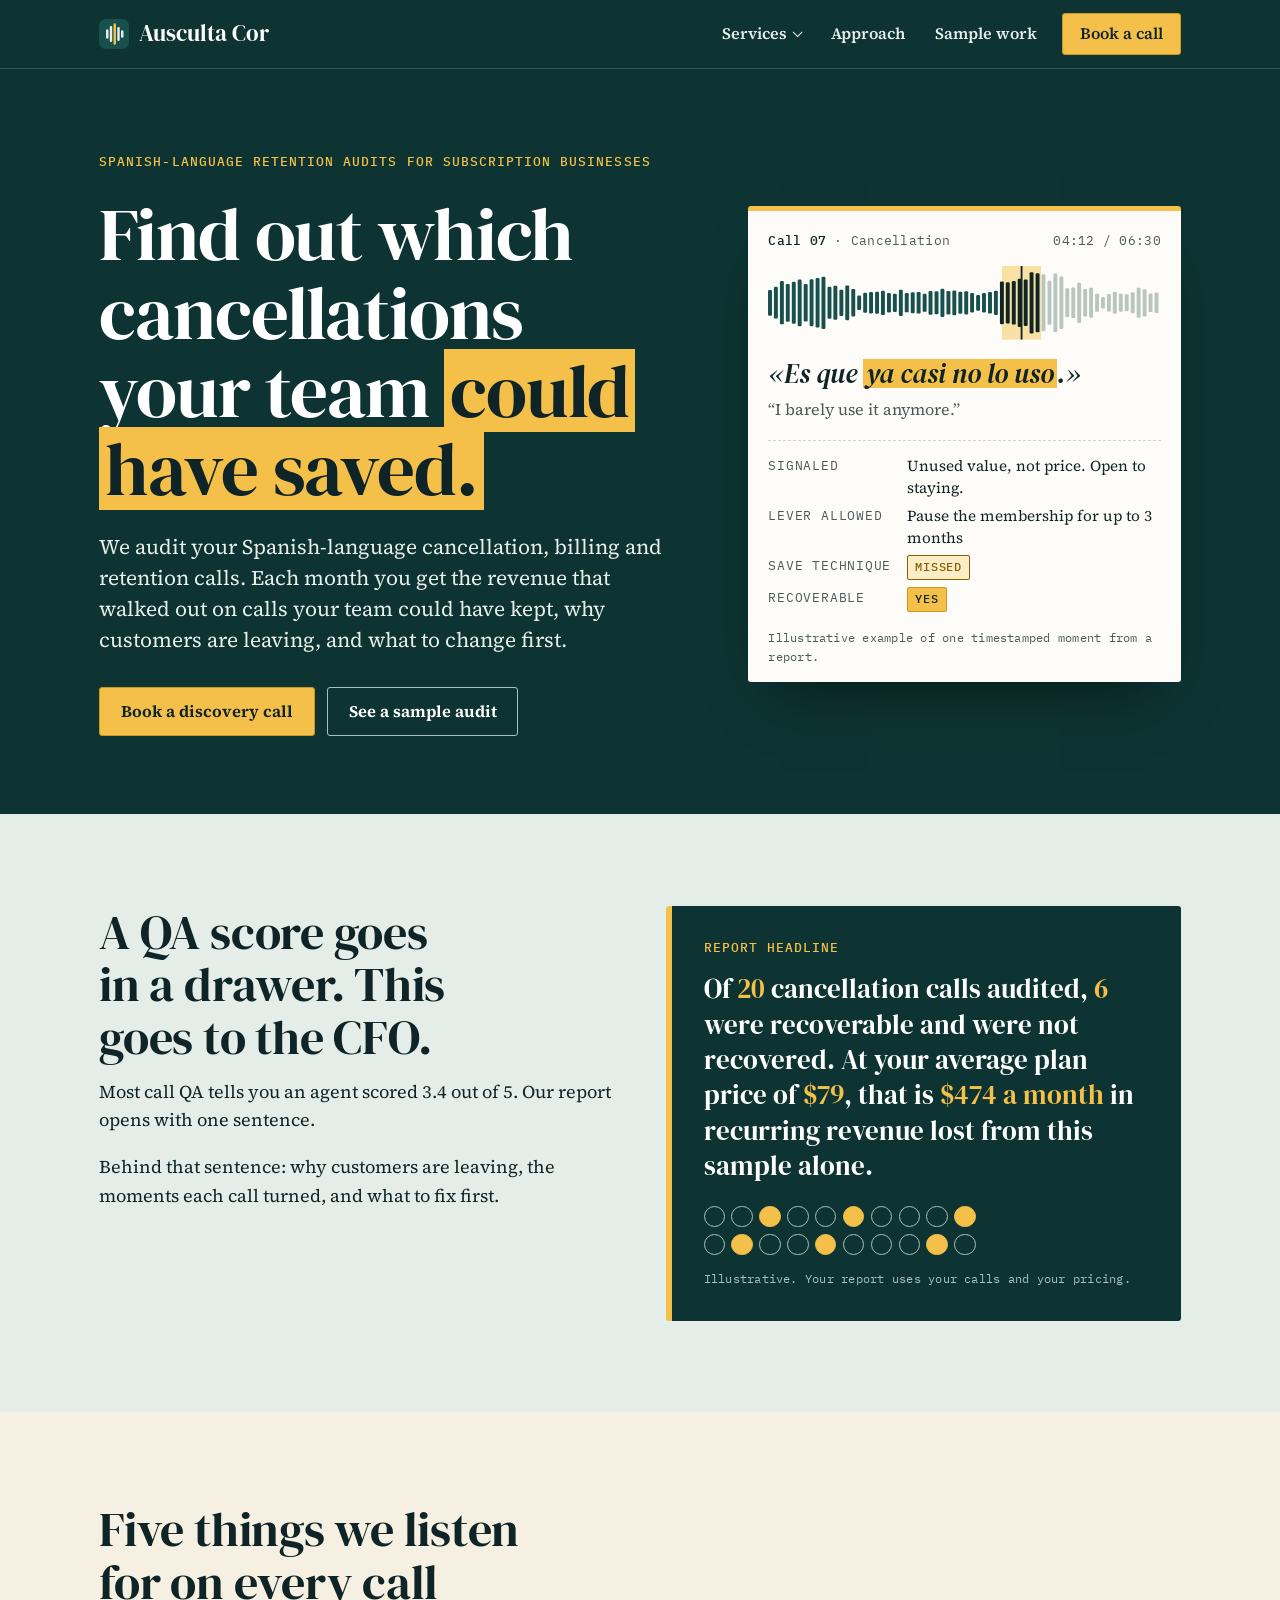
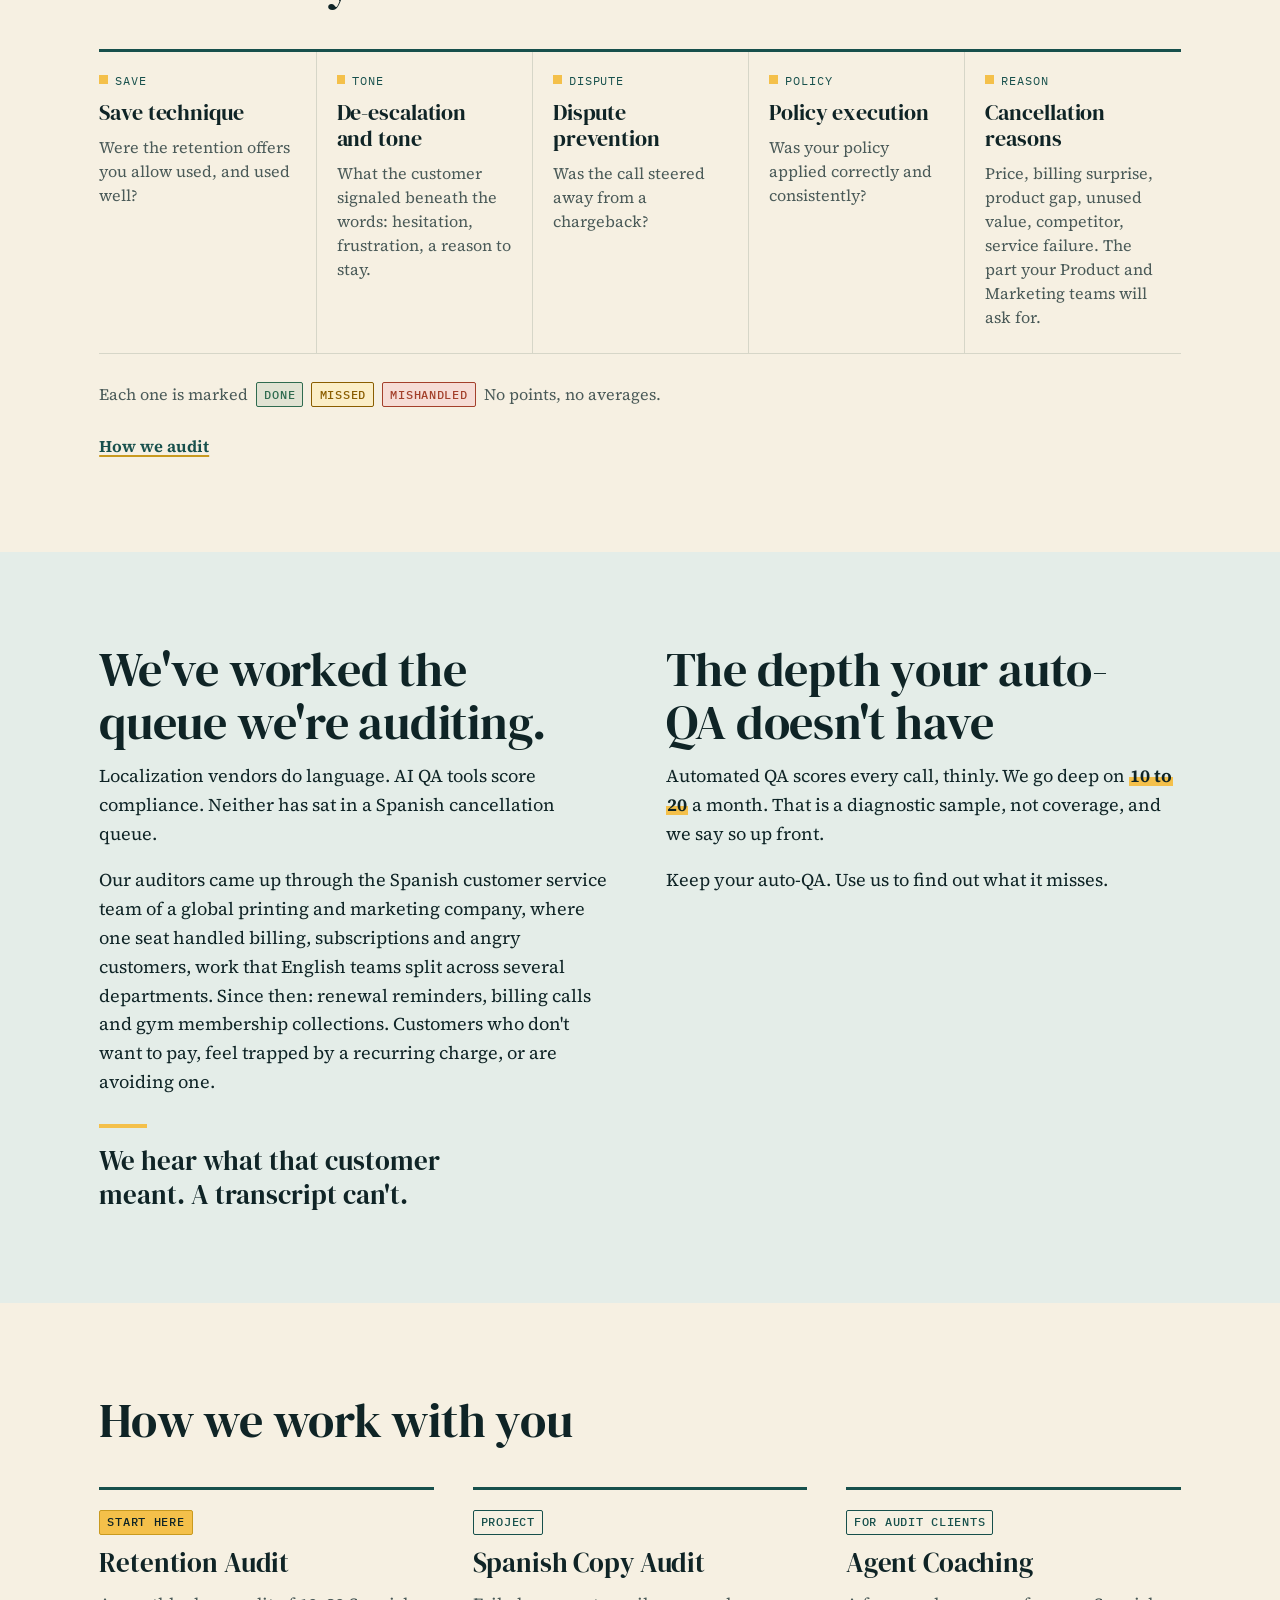
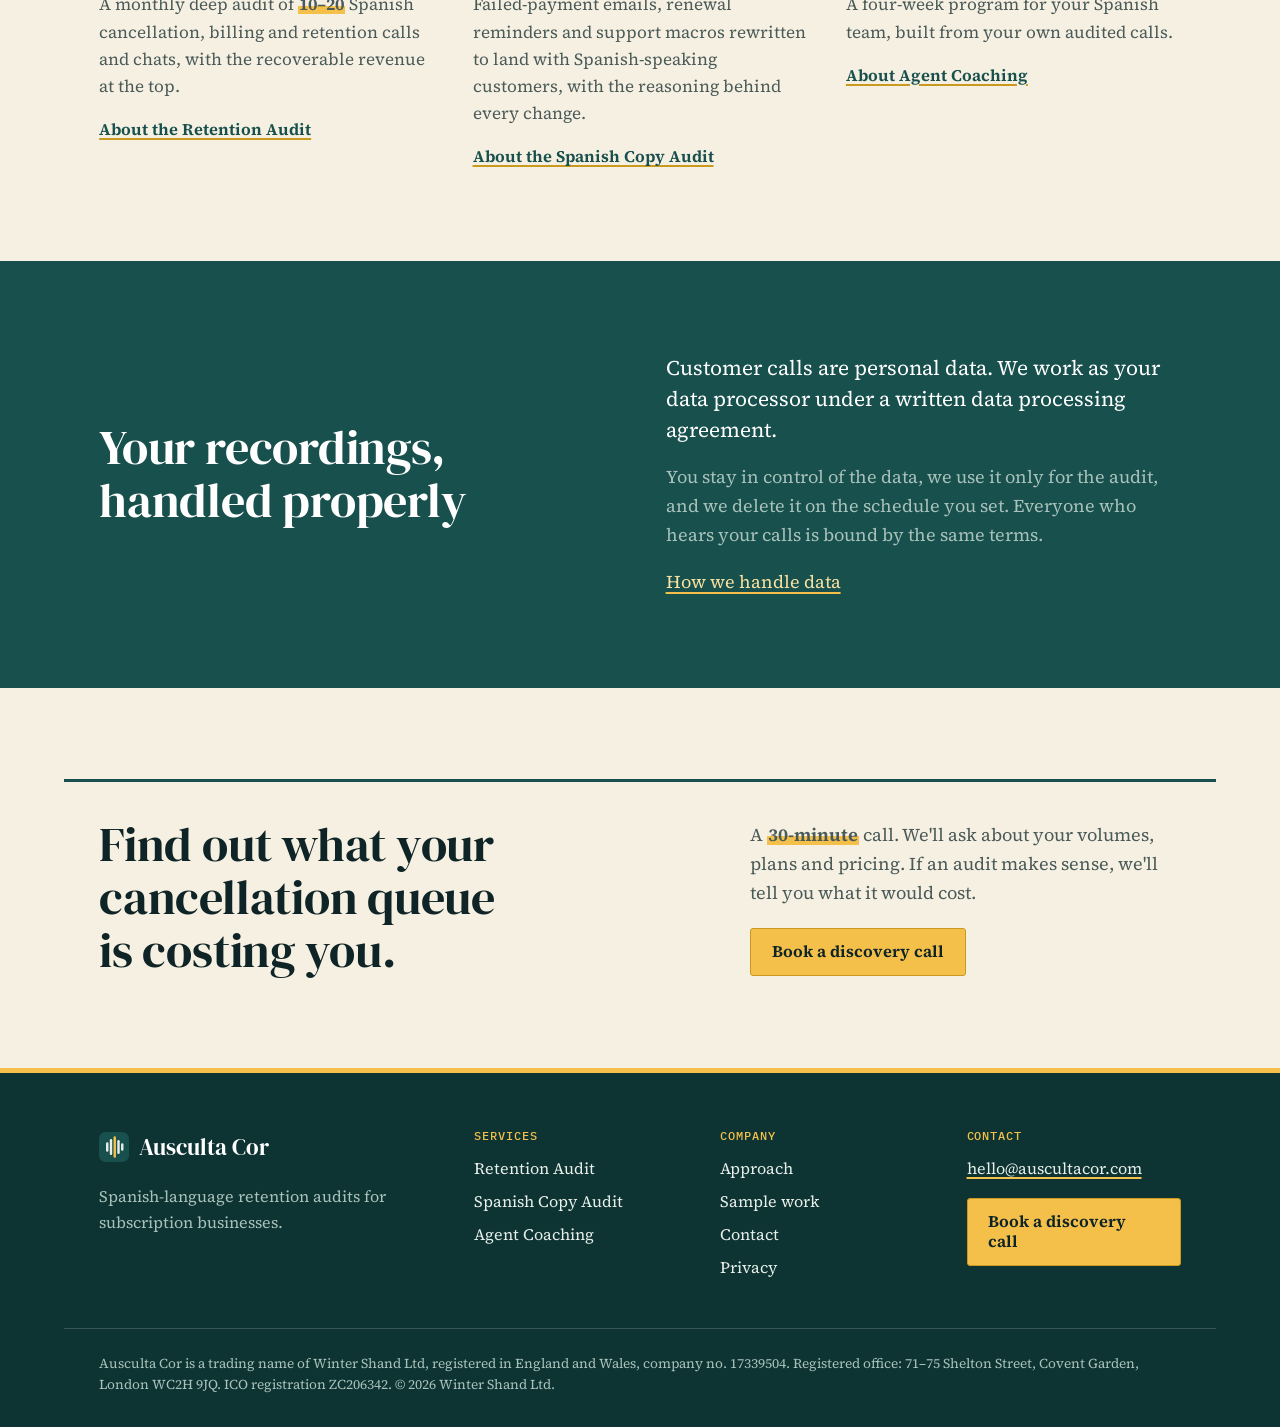
==== commit b154f80f: "Add files via upload" ====
--- a/index.html
+++ b/index.html
@@ -15,7 +15,7 @@
 <meta name="twitter:card" content="summary_large_image">
 <meta name="theme-color" content="#0d3432">
 <link rel="icon" href="assets/img/favicon.svg" type="image/svg+xml">
-<link rel="preload" href="assets/fonts/bricolage-grotesque-latin-wght-normal.woff2" as="font" type="font/woff2" crossorigin>
+<link rel="preload" href="assets/fonts/dm-serif-display-latin-400-normal.woff2" as="font" type="font/woff2" crossorigin>
 <link rel="preload" href="assets/fonts/source-serif-4-latin-wght-normal.woff2" as="font" type="font/woff2" crossorigin>
 <link rel="stylesheet" href="assets/css/site.css">
 <!-- Analytics: paste the cookie-less analytics snippet here (see README). -->
@@ -42,7 +42,7 @@
   <div class="wrap hero-grid">
     <div class="hero-copy">
       <p class="eyebrow">Spanish-language retention audits for subscription businesses</p>
-      <h1>Find out which cancellations your team could have saved.</h1>
+      <h1>Find out which cancellations your team <span class="hl">could have saved.</span></h1>
       <p class="lead">We audit your Spanish-language cancellation, billing and retention calls. Each month you get the revenue that walked out on calls your team could have kept, why customers are leaving, and what to change first.</p>
       <div class="actions"><a class="btn btn-primary" href="contact.html">Book a discovery call</a><a class="btn btn-ghost" href="samples.html">See a sample audit</a></div>
     </div>
@@ -71,7 +71,7 @@
     </div>
     <figure class="report-line">
       <p class="eyebrow">Report headline</p>
-      <blockquote><p>Of 20 cancellation calls audited, 6 were recoverable and were not recovered. At your average plan price of $79, that is $474 a month in recurring revenue lost from this sample alone.</p></blockquote>
+      <blockquote><p>Of <b class="num">20</b> cancellation calls audited, <b class="num">6</b> were recoverable and were not recovered. At your average plan price of <b class="num">$79</b>, that is <b class="num">$474 a month</b> in recurring revenue lost from this sample alone.</p></blockquote>
       <div class="dots" role="img" aria-label="20 calls audited, 6 of them recoverable"><span></span><span></span><span class="is-rec"></span><span></span><span></span><span class="is-rec"></span><span></span><span></span><span></span><span class="is-rec"></span><span></span><span class="is-rec"></span><span></span><span></span><span class="is-rec"></span><span></span><span></span><span></span><span class="is-rec"></span><span></span></div>
       <figcaption>Illustrative. Your report uses your calls and your pricing.</figcaption>
     </figure>
@@ -103,7 +103,7 @@
     </div>
     <div class="prose">
       <h2>The depth your auto-QA doesn't have</h2>
-      <p>Automated QA scores every call, thinly. We go deep on 10 to 20 a month. That is a diagnostic sample, not coverage, and we say so up front.</p>
+      <p>Automated QA scores every call, thinly. We go deep on <b class="num">10 to 20</b> a month. That is a diagnostic sample, not coverage, and we say so up front.</p>
       <p>Keep your auto-QA. Use us to find out what it misses.</p>
     </div>
   </div>
@@ -113,7 +113,7 @@
   <div class="wrap">
     <div class="section-head"><h2>How we work with you</h2></div>
     <div class="services">
-      <article class="service"><span class="chip chip-yes">Start here</span><h3>Retention Audit</h3><p>A monthly deep audit of 10–20 Spanish cancellation, billing and retention calls and chats, with the recoverable revenue at the top.</p><a class="link" href="retention-audit.html">About the Retention Audit</a></article>
+      <article class="service"><span class="chip chip-yes">Start here</span><h3>Retention Audit</h3><p>A monthly deep audit of <b class="num">10–20</b> Spanish cancellation, billing and retention calls and chats, with the recoverable revenue at the top.</p><a class="link" href="retention-audit.html">About the Retention Audit</a></article>
       <article class="service"><span class="chip chip-plain">Project</span><h3>Spanish Copy Audit</h3><p>Failed-payment emails, renewal reminders and support macros rewritten to land with Spanish-speaking customers, with the reasoning behind every change.</p><a class="link" href="spanish-copy-audit.html">About the Spanish Copy Audit</a></article>
       <article class="service"><span class="chip chip-plain">For audit clients</span><h3>Agent Coaching</h3><p>A four-week program for your Spanish team, built from your own audited calls.</p><a class="link" href="agent-coaching.html">About Agent Coaching</a></article>
     </div>
@@ -134,7 +134,7 @@
 <section class="cta">
   <div class="wrap cta-inner">
     <div><h2>Find out what your cancellation queue is costing you.</h2></div>
-    <div><p>A 30-minute call. We'll ask about your volumes, plans and pricing. If an audit makes sense, we'll tell you what it would cost.</p><div class="actions" style="margin-top:1.25rem"><a class="btn btn-primary" href="contact.html">Book a discovery call</a></div></div>
+    <div><p>A <b class="num">30-minute</b> call. We'll ask about your volumes, plans and pricing. If an audit makes sense, we'll tell you what it would cost.</p><div class="actions" style="margin-top:1.25rem"><a class="btn btn-primary" href="contact.html">Book a discovery call</a></div></div>
   </div>
 </section>
 </main>
--- a/assets/css/site.css
+++ b/assets/css/site.css
@@ -1,13 +1,21 @@
 /* Ausculta Cor — site styles
-   Layout concept: a working audit file. Left-aligned reading column, with an
-   "evidence" column for transcript clips and report lines, like an auditor's notes.
+   Layout concept: a working audit file. A dark petrol opening band, then
+   tinted sage and sand sections, with gold used like an auditor's highlighter
+   on buttons and the numbers that matter.
 */
 
 @font-face {
-  font-family: "Bricolage Grotesque";
-  src: url("../fonts/bricolage-grotesque-latin-wght-normal.woff2") format("woff2");
-  font-weight: 200 800;
+  font-family: "DM Serif Display";
+  src: url("../fonts/dm-serif-display-latin-400-normal.woff2") format("woff2");
+  font-weight: 400;
   font-style: normal;
+  font-display: swap;
+}
+@font-face {
+  font-family: "DM Serif Display";
+  src: url("../fonts/dm-serif-display-latin-400-italic.woff2") format("woff2");
+  font-weight: 400;
+  font-style: italic;
   font-display: swap;
 }
 @font-face {
@@ -41,35 +49,38 @@
 
 :root {
   /* Colour */
-  --paper: #f2f4f0;        /* page ground: cool, slightly green paper */
-  --sheet: #fbfcfa;        /* raised surfaces: clips, forms */
+  --sand: #f6f0e2;         /* warm section ground (page default) */
+  --sage: #e4ede8;         /* cool alternating section ground */
+  --sheet: #fdfcf8;        /* raised surfaces: clips, forms, cards */
   --ink: #0f2426;          /* text */
-  --ink-soft: #4a5d5f;     /* secondary text */
-  --rule: #cfd8d3;         /* lines and borders */
-  --petrol: #17504c;       /* brand: buttons, links, dark bands */
-  --petrol-deep: #0d3432;  /* footer and data band */
+  --ink-soft: #4a5a58;     /* secondary text */
+  --rule: #d6d6c8;         /* lines and borders on light grounds */
+  --petrol: #17504c;       /* brand: links, data band */
+  --petrol-deep: #0d3432;  /* header, hero, footer */
   --on-dark: #e8efeb;      /* text on petrol */
   --on-dark-soft: #a9c1bb;
-  --mark: #f4c04a;         /* highlighter: the recoverable moment */
-  --mark-soft: #f8e1a3;
+  --rule-dark: rgba(232, 239, 235, 0.18);
+  --gold: #f4c04a;         /* highlighter: buttons, key numbers, the recoverable moment */
+  --gold-deep: #c99a1f;    /* gold edges and underlines on light grounds */
+  --gold-soft: #f8e1a3;
   /* Semantic (audit status) */
   --done: #2f6b4f;
-  --missed: #9a6a00;
+  --missed: #8a5d00;
   --missed-bg: #fbeec7;
   --bad: #a3402b;
   --bad-bg: #f6ddd6;
 
   /* Type */
-  --display: "Bricolage Grotesque", "Arial Narrow", "Helvetica Neue", Arial, sans-serif;
+  --display: "DM Serif Display", Georgia, "Times New Roman", serif;
   --body: "Source Serif 4", Georgia, "Times New Roman", serif;
+  --ui: "Source Serif 4", Georgia, "Times New Roman", serif;
   --mono: "IBM Plex Mono", ui-monospace, SFMono-Regular, Menlo, Consolas, monospace;
 
-  --step-5: clamp(2.5rem, 1.55rem + 4.1vw, 4.4rem);
-  --step-4: clamp(1.9rem, 1.45rem + 1.9vw, 2.75rem);
-  --step-3: clamp(1.35rem, 1.2rem + 0.6vw, 1.6rem);
+  --step-5: clamp(2.6rem, 1.6rem + 4.3vw, 4.7rem);
+  --step-4: clamp(2rem, 1.5rem + 2vw, 3rem);
+  --step-3: clamp(1.4rem, 1.25rem + 0.6vw, 1.7rem);
   --step-2: clamp(1.15rem, 1.08rem + 0.35vw, 1.3rem);
   --step-1: 1.125rem;
-  --step-0: 1rem;
   --step--1: 0.8125rem;
 
   /* Space */
@@ -88,7 +99,7 @@
 
 body {
   margin: 0;
-  background: var(--paper);
+  background: var(--sand);
   color: var(--ink);
   font-family: var(--body);
   font-size: var(--step-1);
@@ -101,28 +112,25 @@
 
 h1, h2, h3 {
   font-family: var(--display);
-  font-weight: 700;
-  line-height: 1.08;
-  letter-spacing: -0.02em;
+  font-weight: 400;
+  line-height: 1.1;
+  letter-spacing: -0.005em;
   text-wrap: balance;
   margin: 0;
 }
-h1 { font-size: var(--step-5); font-weight: 750; letter-spacing: -0.03em; }
+h1 { font-size: var(--step-5); line-height: 1.04; letter-spacing: -0.015em; }
 h2 { font-size: var(--step-4); }
-h3 { font-size: var(--step-2); letter-spacing: -0.01em; line-height: 1.2; }
+h3 { font-size: var(--step-3); line-height: 1.2; }
 
 p { margin: 0; }
 p + p { margin-top: 1em; }
 
-a { color: var(--petrol); text-decoration-thickness: 1px; text-underline-offset: 0.18em; }
-a:hover { text-decoration-thickness: 2px; }
-
-:focus-visible { outline: 3px solid var(--mark); outline-offset: 3px; border-radius: 2px; }
-
-.mono, .eyebrow, .tag, .chip, .kicker {
-  font-family: var(--mono);
-  font-variant-numeric: tabular-nums;
-}
+a { color: var(--petrol); text-decoration-color: var(--gold-deep); text-decoration-thickness: 1.5px; text-underline-offset: 0.2em; }
+a:hover { text-decoration-thickness: 3px; }
+
+:focus-visible { outline: 3px solid var(--gold); outline-offset: 3px; border-radius: 2px; }
+
+.mono, .eyebrow, .tag, .chip, .kicker { font-family: var(--mono); font-variant-numeric: tabular-nums; }
 
 .eyebrow {
   font-size: var(--step--1);
@@ -132,93 +140,80 @@
   color: var(--petrol);
 }
 
-.lead { font-size: var(--step-2); line-height: 1.5; color: var(--ink); max-width: var(--measure); }
-
-.wrap {
-  width: 100%;
-  max-width: var(--wrap);
-  margin-inline: auto;
-  padding-inline: var(--gutter);
-}
+.lead { font-size: var(--step-2); line-height: 1.5; max-width: var(--measure); }
+
+.wrap { width: 100%; max-width: var(--wrap); margin-inline: auto; padding-inline: var(--gutter); }
+.wrap.prose { max-width: var(--wrap); }
+.wrap.prose > * { max-width: var(--measure); }
 
 .prose { max-width: var(--measure); }
 .prose > * + * { margin-top: 1em; }
 .prose h2 + *, .prose h3 + * { margin-top: 0.75em; }
 .prose * + h3 { margin-top: 2em; }
 
-.skip {
-  position: absolute; left: -999px; top: 0;
-  background: var(--ink); color: var(--paper); padding: 0.6rem 1rem; z-index: 100;
-}
+.skip { position: absolute; left: -999px; top: 0; background: var(--ink); color: #fff; padding: 0.6rem 1rem; z-index: 100; }
 .skip:focus { left: 1rem; top: 1rem; }
+
+/* Key numbers: gold highlighter on light grounds, gold type on dark ones */
+.num {
+  font-weight: 650;
+  font-variant-numeric: tabular-nums;
+  background: linear-gradient(transparent 58%, var(--gold) 58%, var(--gold) 92%, transparent 92%);
+  padding-inline: 0.06em;
+  -webkit-box-decoration-break: clone; box-decoration-break: clone;
+}
 
 /* ---------- Buttons ---------- */
 .btn {
-  display: inline-flex; align-items: center; justify-content: center;
-  gap: 0.5rem;
-  font-family: var(--display);
-  font-weight: 600;
-  font-size: 1rem;
-  line-height: 1.2;
-  padding: 0.85rem 1.25rem;
+  display: inline-flex; align-items: center; justify-content: center; gap: 0.5rem;
+  font-family: var(--ui); font-weight: 650; font-size: 1.02rem; line-height: 1.2;
+  padding: 0.85rem 1.3rem;
   border-radius: var(--radius);
   border: 1.5px solid transparent;
   text-decoration: none;
   transition: background-color .15s ease, border-color .15s ease, color .15s ease;
 }
-.btn-primary { background: var(--petrol); color: #fff; }
-.btn-primary:hover { background: var(--petrol-deep); }
-.btn-ghost { border-color: var(--ink); color: var(--ink); background: transparent; }
-.btn-ghost:hover { background: var(--ink); color: var(--paper); }
-.btn-mark { background: var(--mark); color: var(--ink); }
-.btn-mark:hover { background: var(--mark-soft); }
+.btn-primary, .btn-mark { background: var(--gold); color: var(--ink); border-color: var(--gold-deep); }
+.btn-primary:hover, .btn-mark:hover { background: var(--gold-soft); }
+.btn-ghost { border-color: var(--petrol); color: var(--petrol); background: transparent; }
+.btn-ghost:hover { background: var(--petrol); color: #fff; }
 .actions { display: flex; flex-wrap: wrap; gap: 0.75rem; }
 
-.link {
-  font-family: var(--display); font-weight: 600; font-size: 1rem;
-  color: var(--petrol);
-}
+.link { font-family: var(--ui); font-weight: 650; font-size: 1.02rem; color: var(--petrol); }
 
 /* ---------- Header ---------- */
 .site-header {
   position: sticky; top: 0; z-index: 50;
-  background: color-mix(in srgb, var(--paper) 94%, transparent);
-  backdrop-filter: saturate(1.2) blur(8px);
-  border-bottom: 1px solid var(--rule);
-}
-.header-inner {
-  display: flex; align-items: center; justify-content: space-between;
-  gap: 1rem; min-height: 4.25rem;
-}
+  background: var(--petrol-deep);
+  border-bottom: 1px solid var(--rule-dark);
+}
+.header-inner { display: flex; align-items: center; justify-content: space-between; gap: 1rem; min-height: 4.25rem; }
 .brand {
   display: inline-flex; align-items: center; gap: 0.6rem;
-  font-family: var(--display); font-weight: 700; font-size: 1.2rem; letter-spacing: -0.015em;
-  color: var(--ink); text-decoration: none;
+  font-family: var(--display); font-weight: 400; font-size: 1.45rem; letter-spacing: 0;
+  color: #fff; text-decoration: none;
 }
 .brand img { width: 30px; height: 30px; }
 
 .nav-toggle {
   display: none;
-  font: 600 0.95rem var(--display);
-  background: transparent; color: var(--ink);
-  border: 1.5px solid var(--ink); border-radius: var(--radius);
+  font: 650 0.95rem var(--ui);
+  background: transparent; color: #fff;
+  border: 1.5px solid var(--on-dark-soft); border-radius: var(--radius);
   padding: 0.5rem 0.85rem; cursor: pointer;
 }
 
-.site-nav > ul {
-  list-style: none; margin: 0; padding: 0;
-  display: flex; align-items: center; gap: 0.35rem;
-}
+.site-nav > ul { list-style: none; margin: 0; padding: 0; display: flex; align-items: center; gap: 0.35rem; }
 .site-nav a, .site-nav summary {
-  font-family: var(--display); font-weight: 550; font-size: 1rem;
-  color: var(--ink); text-decoration: none;
+  font-family: var(--ui); font-weight: 600; font-size: 1rem;
+  color: var(--on-dark); text-decoration: none;
   padding: 0.55rem 0.75rem; border-radius: var(--radius);
   display: inline-block; cursor: pointer;
 }
-.site-nav a:hover, .site-nav summary:hover { background: color-mix(in srgb, var(--petrol) 8%, transparent); }
-.site-nav a[aria-current="page"] { text-decoration: underline; text-decoration-thickness: 2px; text-underline-offset: 0.35em; }
-.site-nav .btn-primary { color: #fff; margin-left: 0.5rem; padding: 0.65rem 1rem; }
-.site-nav .btn-primary:hover { background: var(--petrol-deep); }
+.site-nav a:hover, .site-nav summary:hover { background: rgba(255, 255, 255, 0.08); }
+.site-nav a[aria-current="page"] { text-decoration: underline; text-decoration-color: var(--gold); text-decoration-thickness: 2px; text-underline-offset: 0.4em; }
+.site-nav .btn-primary { color: var(--ink); margin-left: 0.5rem; padding: 0.65rem 1.05rem; }
+.site-nav .btn-primary:hover { background: var(--gold-soft); }
 
 .has-sub { position: relative; }
 .has-sub summary { list-style: none; }
@@ -233,63 +228,70 @@
   list-style: none; margin: 0; padding: 0.4rem;
   position: absolute; top: calc(100% + 0.4rem); left: 0; min-width: 15rem;
   background: var(--sheet); border: 1px solid var(--rule); border-radius: var(--radius);
-  box-shadow: 0 10px 30px -12px rgba(15, 36, 38, 0.25);
-}
-.sub a { display: block; }
+  box-shadow: 0 12px 32px -12px rgba(15, 36, 38, 0.4);
+}
+.site-nav .sub a { display: block; color: var(--ink); }
+.site-nav .sub a:hover { background: var(--sage); }
 
 /* ---------- Sections ---------- */
 .section { padding-block: var(--section); }
-.section-alt { background: var(--sheet); border-block: 1px solid var(--rule); }
-.section-dark { background: var(--petrol-deep); color: var(--on-dark); }
+.section-alt { background: var(--sage); }
+.section-dark { background: var(--petrol); color: var(--on-dark); }
 .section-dark h2, .section-dark h3 { color: #fff; }
-.section-dark a:not(.btn) { color: var(--mark-soft); }
+.section-dark a:not(.btn) { color: var(--gold-soft); text-decoration-color: var(--gold); }
+.section-dark .prose p { color: var(--on-dark-soft); }
 .section-head { max-width: var(--measure); margin-bottom: 2.5rem; }
 .section-head > * + * { margin-top: 0.85rem; }
 .section-head p { color: var(--ink-soft); }
-.section-dark .section-head p { color: var(--on-dark-soft); }
-
-.split {
-  display: grid; gap: clamp(2rem, 4vw, 4rem);
-  grid-template-columns: minmax(0, 1fr) minmax(0, 1fr);
-  align-items: start;
-}
+
+.split { display: grid; gap: clamp(2rem, 4vw, 4rem); grid-template-columns: minmax(0, 1fr) minmax(0, 1fr); align-items: start; }
 .split > * { min-width: 0; }
 
-/* ---------- Hero ---------- */
-.hero { padding-block: clamp(3rem, 2rem + 4vw, 5.5rem) clamp(3rem, 2rem + 3vw, 4.5rem); }
+/* ---------- Hero (dark petrol on every page) ---------- */
+.hero, .page-hero { background: var(--petrol-deep); color: var(--on-dark); }
+.hero { padding-block: clamp(3rem, 2rem + 4vw, 5.5rem) clamp(3.5rem, 2.5rem + 3vw, 5rem); }
+.page-hero { padding-block: clamp(3rem, 2rem + 3.5vw, 5rem) clamp(3rem, 2rem + 2.5vw, 4rem); }
+.hero h1, .page-hero h1 { color: #fff; }
+.page-hero h1 { font-size: clamp(2.4rem, 1.5rem + 3.6vw, 4rem); }
+.hero .eyebrow, .page-hero .eyebrow { color: var(--gold); }
+.hero .lead, .page-hero .lead { color: var(--on-dark); }
+.hero .caption, .page-hero .caption { color: var(--on-dark-soft); }
+.hero .btn-ghost, .page-hero .btn-ghost { border-color: var(--on-dark-soft); color: #fff; }
+.hero .btn-ghost:hover, .page-hero .btn-ghost:hover { background: #fff; border-color: #fff; color: var(--petrol-deep); }
+.hero .num, .page-hero .num { background: none; color: var(--gold); padding: 0; }
+
+.hl {
+  background: linear-gradient(transparent 10%, var(--gold) 10%, var(--gold) 90%, transparent 90%);
+  color: var(--ink); padding-inline: 0.08em;
+  -webkit-box-decoration-break: clone; box-decoration-break: clone;
+}
+
 .hero-grid {
   display: grid; gap: clamp(2.5rem, 5vw, 4.5rem);
   grid-template-columns: minmax(0, 1.15fr) minmax(0, 0.85fr);
   align-items: center;
 }
 .hero-grid > * { min-width: 0; }
+.page-hero .hero-grid { align-items: end; }
 .hero-copy > * + * { margin-top: 1.4rem; }
 .hero-copy .actions { margin-top: 2rem; }
-
-.page-hero { padding-block: clamp(3rem, 2rem + 3.5vw, 5rem) clamp(2.5rem, 2rem + 2vw, 3.5rem); border-bottom: 1px solid var(--rule); }
 .page-hero .hero-copy { max-width: 46rem; }
-.page-hero h1 { font-size: clamp(2.3rem, 1.5rem + 3.4vw, 3.9rem); }
-.page-hero .hero-grid { align-items: end; }
 
 /* ---------- Transcript clip (hero evidence) ---------- */
 .clip {
   margin: 0;
-  background: var(--sheet);
-  border: 1px solid var(--rule);
+  background: var(--sheet); color: var(--ink);
   border-radius: var(--radius);
-  box-shadow: 0 1px 0 var(--rule), 0 24px 48px -28px rgba(15, 36, 38, 0.35);
+  box-shadow: 0 30px 60px -30px rgba(0, 0, 0, 0.6);
   padding: 1.25rem 1.25rem 1rem;
-}
-.clip-head {
-  display: flex; justify-content: space-between; gap: 1rem; flex-wrap: wrap;
-  font-family: var(--mono); font-size: var(--step--1); color: var(--ink-soft);
-  letter-spacing: 0.02em;
-}
+  border-top: 5px solid var(--gold);
+}
+.clip-head { display: flex; justify-content: space-between; gap: 1rem; flex-wrap: wrap; font-family: var(--mono); font-size: var(--step--1); color: var(--ink-soft); letter-spacing: 0.02em; }
 .clip-head strong { color: var(--ink); font-weight: 500; }
 .wave { display: block; width: 100%; height: auto; margin-block: 0.9rem 1rem; }
-.clip-quote { margin: 0; font-size: var(--step-3); line-height: 1.35; font-style: italic; }
+.clip-quote { margin: 0; font-family: var(--display); font-size: var(--step-3); line-height: 1.3; font-style: italic; }
 .clip-quote mark {
-  background: linear-gradient(transparent 12%, var(--mark) 12%, var(--mark) 88%, transparent 88%);
+  background: linear-gradient(transparent 10%, var(--gold) 10%, var(--gold) 90%, transparent 90%);
   background-repeat: no-repeat; background-size: 100% 100%;
   color: inherit; padding: 0 0.1em;
   animation: highlight 1.1s cubic-bezier(.3,.7,.2,1) 0.5s both;
@@ -301,15 +303,10 @@
   display: grid; grid-template-columns: max-content minmax(0, 1fr); gap: 0.45rem 1rem;
   font-size: 0.95rem; line-height: 1.4;
 }
-.clip-findings dt {
-  font-family: var(--mono); font-size: var(--step--1); color: var(--ink-soft);
-  text-transform: uppercase; letter-spacing: 0.06em; padding-top: 0.15em;
-}
 .clip-findings > div { display: contents; }
+.clip-findings dt { font-family: var(--mono); font-size: var(--step--1); color: var(--ink-soft); text-transform: uppercase; letter-spacing: 0.06em; padding-top: 0.15em; }
 .clip-findings dd { margin: 0; }
-.clip figcaption, figure.report-line figcaption, .caption {
-  font-family: var(--mono); font-size: 0.75rem; color: var(--ink-soft); letter-spacing: 0.02em;
-}
+.clip figcaption, .caption { font-family: var(--mono); font-size: 0.75rem; color: var(--ink-soft); letter-spacing: 0.02em; }
 .clip figcaption { margin-top: 1rem; }
 
 /* ---------- Status chips ---------- */
@@ -322,176 +319,147 @@
 .chip-done { color: var(--done); background: color-mix(in srgb, var(--done) 10%, transparent); }
 .chip-missed { color: var(--missed); background: var(--missed-bg); }
 .chip-bad { color: var(--bad); background: var(--bad-bg); }
-.chip-yes { color: var(--ink); background: var(--mark); border-color: var(--ink); }
+.chip-yes { color: var(--ink); background: var(--gold); border-color: var(--gold-deep); }
 .chip-plain { color: var(--petrol); background: transparent; }
 
-/* ---------- Report headline ---------- */
+/* ---------- Report headline (dark card, gold numbers) ---------- */
 .report-line {
   margin: 0;
-  border-left: 6px solid var(--mark);
-  padding: 0.25rem 0 0.25rem 1.5rem;
-}
-.report-line blockquote { margin: 0.75rem 0 0; font-size: var(--step-3); line-height: 1.4; font-weight: 500; }
-.dots {
-  display: grid; grid-template-columns: repeat(10, 1fr); gap: 0.4rem;
-  max-width: 17rem; margin-block: 1.4rem 0.9rem;
-}
-.dots span {
-  aspect-ratio: 1; max-width: 100%; border-radius: 50%;
-  border: 1.5px solid var(--ink-soft);
-}
-.dots span.is-rec { background: var(--mark); border-color: var(--ink); }
-.after { margin-top: 2.5rem; max-width: var(--measure); color: var(--ink-soft); }
+  background: var(--petrol-deep); color: var(--on-dark);
+  border-radius: var(--radius);
+  padding: clamp(1.4rem, 3vw, 2rem);
+  border-left: 6px solid var(--gold);
+}
+.report-line .eyebrow { color: var(--gold); }
+.report-line blockquote { margin: 0.8rem 0 0; font-family: var(--display); font-size: var(--step-3); line-height: 1.3; color: #fff; }
+.report-line .num { background: none; color: var(--gold); padding: 0; font-weight: 400; }
+.report-line figcaption { font-family: var(--mono); font-size: 0.75rem; color: var(--on-dark-soft); letter-spacing: 0.02em; }
+.dots { display: grid; grid-template-columns: repeat(10, 1fr); gap: 0.4rem; max-width: 17rem; margin-block: 1.4rem 0.9rem; }
+.dots span { aspect-ratio: 1; max-width: 100%; border-radius: 50%; border: 1.5px solid var(--on-dark-soft); }
+.dots span.is-rec { background: var(--gold); border-color: var(--gold); }
 
 /* ---------- Five areas ---------- */
 .areas {
   list-style: none; margin: 0; padding: 0;
   display: grid; grid-template-columns: repeat(auto-fit, minmax(min(100%, 12.5rem), 1fr));
-  gap: 0; border-top: 1.5px solid var(--ink);
-}
-.areas li {
-  padding: 1.25rem 1.25rem 1.5rem 0;
-  border-bottom: 1px solid var(--rule);
-  display: grid; align-content: start; gap: 0.6rem;
-}
+  gap: 0; border-top: 3px solid var(--petrol);
+}
+.areas li { padding: 1.25rem 1.25rem 1.5rem 0; border-bottom: 1px solid var(--rule); display: grid; align-content: start; gap: 0.6rem; }
 .areas li + li { padding-left: 1.25rem; border-left: 1px solid var(--rule); }
+.areas h3 { font-size: 1.35rem; }
 .areas p { font-size: 1rem; line-height: 1.5; color: var(--ink-soft); }
-.tag {
-  font-size: 0.72rem; letter-spacing: 0.08em; text-transform: uppercase; color: var(--petrol);
-}
+.tag { font-size: 0.72rem; letter-spacing: 0.08em; text-transform: uppercase; color: var(--petrol); }
+.tag::before { content: ""; display: inline-block; width: 0.55rem; height: 0.55rem; background: var(--gold); margin-right: 0.45rem; vertical-align: 0.05em; }
 .legend { margin-top: 1.75rem; display: flex; flex-wrap: wrap; align-items: center; gap: 0.5rem; font-size: 1rem; color: var(--ink-soft); }
 
 /* ---------- Pull line ---------- */
-.pull {
-  font-family: var(--display); font-weight: 650; font-size: var(--step-3);
-  line-height: 1.25; letter-spacing: -0.01em; max-width: 26rem;
-}
-.pull::before { content: ""; display: block; width: 3rem; height: 4px; background: var(--mark); margin-bottom: 1rem; }
+.pull { font-family: var(--display); font-size: var(--step-3); line-height: 1.25; max-width: 26rem; }
+.pull::before { content: ""; display: block; width: 3rem; height: 4px; background: var(--gold); margin-bottom: 1rem; }
 
 /* ---------- Service list ---------- */
-.services {
-  display: grid; gap: clamp(1.5rem, 3vw, 2.5rem);
-  grid-template-columns: repeat(auto-fit, minmax(min(100%, 17rem), 1fr));
-}
-.service {
-  border-top: 1.5px solid var(--ink); padding-top: 1.25rem;
-  display: grid; align-content: start; gap: 0.75rem;
-}
+.services { display: grid; gap: clamp(1.5rem, 3vw, 2.5rem); grid-template-columns: repeat(auto-fit, minmax(min(100%, 17rem), 1fr)); }
+.service { border-top: 3px solid var(--petrol); padding-top: 1.25rem; display: grid; align-content: start; gap: 0.75rem; }
 .service p { font-size: 1.0625rem; color: var(--ink-soft); }
 .service .chip { justify-self: start; }
 .service .link { margin-top: 0.25rem; }
 
 /* ---------- Data band ---------- */
 .data-band .split { align-items: center; }
-.data-band p { color: var(--on-dark-soft); }
-.data-band .lead { color: var(--on-dark); }
+.data-band .prose .lead { color: #fff; }
 
 /* ---------- CTA band ---------- */
-.cta {
-  padding-block: var(--section);
-}
+.cta { padding-block: var(--section); }
 .cta-inner {
-  border-top: 1.5px solid var(--ink);
-  padding-top: 2.25rem;
+  border-top: 3px solid var(--petrol); padding-top: 2.25rem;
   display: grid; gap: 1.5rem 3rem; grid-template-columns: minmax(0, 1.4fr) minmax(0, 1fr); align-items: end;
 }
 .cta-inner > * { min-width: 0; }
 .cta-inner p { color: var(--ink-soft); max-width: 32rem; }
-.cta-inner .actions { justify-content: flex-start; }
 
 /* ---------- Steps ---------- */
-.steps { list-style: none; margin: 0; padding: 0; counter-reset: step; display: grid; gap: 0; }
+.steps { list-style: none; margin: 0; padding: 0; counter-reset: step; display: grid; }
 .steps li {
   counter-increment: step;
-  display: grid; grid-template-columns: 3.25rem minmax(0, 1fr); gap: 0 1rem;
+  display: grid; grid-template-columns: 3rem minmax(0, 1fr); gap: 0 1.1rem;
   padding-block: 1.25rem; border-top: 1px solid var(--rule);
 }
 .steps li:last-child { border-bottom: 1px solid var(--rule); }
 .steps li::before {
   content: counter(step, decimal-leading-zero);
-  font-family: var(--mono); font-size: 0.95rem; color: var(--petrol); padding-top: 0.15rem;
-}
-.steps h3 { font-size: 1.15rem; margin-bottom: 0.35rem; }
+  display: grid; place-items: center; width: 2.6rem; height: 2.6rem;
+  background: var(--petrol-deep); color: var(--gold);
+  font-family: var(--mono); font-size: 0.9rem; font-weight: 500; border-radius: var(--radius);
+}
+.steps h3 { font-size: 1.3rem; margin-bottom: 0.35rem; }
 .steps p { color: var(--ink-soft); font-size: 1.0625rem; }
 
 /* ---------- Tables ---------- */
 .table-wrap { overflow-x: auto; }
 table { width: 100%; border-collapse: collapse; font-size: 1rem; line-height: 1.45; }
 th, td { text-align: left; vertical-align: top; padding: 0.85rem 1rem 0.85rem 0; border-bottom: 1px solid var(--rule); }
-th { font-family: var(--mono); font-size: 0.75rem; font-weight: 500; letter-spacing: 0.08em; text-transform: uppercase; color: var(--ink-soft); border-bottom: 1.5px solid var(--ink); }
-td:first-child { font-family: var(--display); font-weight: 600; white-space: nowrap; }
+th { font-family: var(--mono); font-size: 0.75rem; font-weight: 500; letter-spacing: 0.08em; text-transform: uppercase; color: var(--ink-soft); border-bottom: 3px solid var(--petrol); }
+td:first-child { font-family: var(--ui); font-weight: 650; white-space: nowrap; }
 td.wrap-ok { white-space: normal; }
 
 /* ---------- Definition quote ---------- */
 .definition {
   margin: 0; padding: 1.5rem 1.75rem;
-  background: var(--sheet); border: 1px solid var(--rule); border-left: 6px solid var(--petrol);
-  font-size: var(--step-2); line-height: 1.5;
-}
-.definition p + p { margin-top: 0.75em; }
-
-/* ---------- Glance list ---------- */
+  background: var(--sheet); border: 1px solid var(--rule); border-left: 6px solid var(--gold);
+  font-family: var(--display); font-size: var(--step-3); line-height: 1.35;
+}
+.definition p + p { margin-top: 0.6em; }
+
+/* ---------- Glance list (in the dark hero) ---------- */
 .glance {
-  margin: 0; background: var(--sheet); border: 1px solid var(--rule); border-radius: var(--radius);
-  padding: 1.25rem 1.4rem;
-  display: grid; gap: 0.8rem;
+  margin: 0; border: 1px solid var(--rule-dark); border-radius: var(--radius);
+  padding: 1.25rem 1.4rem; display: grid; gap: 0.85rem;
+  background: rgba(255, 255, 255, 0.04);
 }
 .glance div { display: grid; grid-template-columns: 7.5rem minmax(0, 1fr); gap: 1rem; font-size: 1rem; line-height: 1.4; }
-.glance dt { font-family: var(--mono); font-size: 0.75rem; letter-spacing: 0.06em; text-transform: uppercase; color: var(--ink-soft); padding-top: 0.15em; }
-.glance dd { margin: 0; }
+.glance dt { font-family: var(--mono); font-size: 0.75rem; letter-spacing: 0.06em; text-transform: uppercase; color: var(--gold); padding-top: 0.15em; }
+.glance dd { margin: 0; color: #fff; }
 
 /* ---------- Lists ---------- */
 .ticks { list-style: none; margin: 0; padding: 0; display: grid; gap: 0.55rem; }
 .ticks li { position: relative; padding-left: 1.5rem; }
-.ticks li::before {
-  content: ""; position: absolute; left: 0; top: 0.62em;
-  width: 0.7rem; height: 0.7rem; background: var(--mark); border: 1.5px solid var(--ink);
-}
-.cols-2 { columns: 2 16rem; column-gap: 3rem; }
-.cols-2 li { break-inside: avoid; margin-bottom: 0.55rem; }
+.ticks li::before { content: ""; position: absolute; left: 0; top: 0.62em; width: 0.7rem; height: 0.7rem; background: var(--gold); border: 1.5px solid var(--gold-deep); }
 
 /* ---------- FAQ ---------- */
-.faq { border-top: 1.5px solid var(--ink); max-width: 48rem; }
+.faq { border-top: 3px solid var(--petrol); max-width: 48rem; }
 .faq details { border-bottom: 1px solid var(--rule); }
-.faq summary {
-  cursor: pointer; list-style: none;
-  font-family: var(--display); font-weight: 600; font-size: 1.15rem;
-  padding: 1.1rem 2.5rem 1.1rem 0; position: relative;
-}
+.faq summary { cursor: pointer; list-style: none; font-family: var(--display); font-size: 1.3rem; padding: 1.1rem 2.5rem 1.1rem 0; position: relative; }
 .faq summary::-webkit-details-marker { display: none; }
-.faq summary::after {
-  content: "+"; position: absolute; right: 0.25rem; top: 0.9rem;
-  font-family: var(--mono); font-size: 1.3rem; color: var(--petrol);
-}
+.faq summary::after { content: "+"; position: absolute; right: 0.25rem; top: 1rem; font-family: var(--mono); font-size: 1.3rem; color: var(--gold-deep); }
 .faq details[open] summary::after { content: "\2212"; }
 .faq details > div { padding: 0 0 1.25rem; color: var(--ink-soft); max-width: var(--measure); }
 
 /* ---------- Before / after ---------- */
 .compare { display: grid; grid-template-columns: minmax(0, 1fr) minmax(0, 1fr); gap: 1rem; }
 .compare > figure { margin: 0; padding: 1.25rem 1.4rem; border-radius: var(--radius); border: 1px solid var(--rule); background: var(--sheet); }
-.compare .after-copy { border-color: var(--petrol); box-shadow: inset 0 4px 0 var(--petrol); }
+.compare .after-copy { border-color: var(--gold-deep); box-shadow: inset 0 5px 0 var(--gold); }
 .compare figcaption { font-family: var(--mono); font-size: 0.75rem; letter-spacing: 0.08em; text-transform: uppercase; color: var(--ink-soft); margin-bottom: 0.75rem; }
 .compare .es { font-size: 1.15rem; line-height: 1.5; }
 .compare .en { margin-top: 0.75rem; font-size: 0.95rem; font-style: italic; color: var(--ink-soft); }
 .compare .strike { text-decoration: line-through; text-decoration-color: var(--bad); text-decoration-thickness: 2px; }
-.compare .ins { background: var(--mark-soft); }
+.compare .ins { background: var(--gold-soft); }
 .reasons { margin-top: 1.75rem; display: grid; gap: 1rem; max-width: 48rem; }
 .reasons div { display: grid; grid-template-columns: minmax(8rem, 13rem) minmax(0, 1fr); gap: 0.5rem 1.5rem; padding-top: 1rem; border-top: 1px solid var(--rule); }
-.reasons dt { font-family: var(--display); font-weight: 600; }
+.reasons dt { font-family: var(--ui); font-weight: 650; }
 .reasons dd { margin: 0; color: var(--ink-soft); font-size: 1.0625rem; }
-.section-dark .reasons div { border-top-color: rgba(232, 239, 235, 0.18); }
+.section-dark .reasons div { border-top-color: var(--rule-dark); }
 .section-dark .reasons dt { color: #fff; }
 .section-dark .reasons dd { color: var(--on-dark-soft); }
-.section-dark .prose p { color: var(--on-dark-soft); }
 
 /* ---------- Weeks ---------- */
 .weeks { list-style: none; margin: 0; padding: 0; display: grid; grid-template-columns: repeat(auto-fit, minmax(min(100%, 13rem), 1fr)); gap: 1rem; }
-.weeks li { background: var(--sheet); border: 1px solid var(--rule); border-radius: var(--radius); padding: 1.1rem 1.2rem 1.3rem; display: grid; gap: 0.4rem; align-content: start; }
+.weeks li { background: var(--sheet); border: 1px solid var(--rule); border-top: 5px solid var(--gold); border-radius: var(--radius); padding: 1.1rem 1.2rem 1.3rem; display: grid; gap: 0.4rem; align-content: start; }
 .weeks .kicker { font-size: 0.75rem; letter-spacing: 0.08em; text-transform: uppercase; color: var(--petrol); }
+.weeks h3 { font-size: 1.4rem; }
 .weeks p { font-size: 1rem; color: var(--ink-soft); line-height: 1.5; }
 
 .loop { display: flex; flex-wrap: wrap; align-items: center; gap: 0.75rem; margin-top: 1.5rem; }
-.loop span { font-family: var(--display); font-weight: 650; font-size: 1.1rem; padding: 0.55rem 1rem; border: 1.5px solid var(--ink); border-radius: 999px; }
+.loop span { font-family: var(--display); font-size: 1.2rem; padding: 0.5rem 1.1rem; border: 1.5px solid var(--petrol); border-radius: 999px; background: var(--sheet); }
+.loop span:first-child { background: var(--gold); border-color: var(--gold-deep); }
 .loop i { width: 1.75rem; height: 1.5px; background: var(--ink); position: relative; }
 .loop i::after { content: ""; position: absolute; right: -1px; top: -4px; width: 8px; height: 8px; border-top: 1.5px solid var(--ink); border-right: 1.5px solid var(--ink); transform: rotate(45deg); }
 
@@ -500,20 +468,20 @@
 .person { display: grid; grid-template-columns: 6.5rem minmax(0, 1fr); gap: 1.25rem; align-items: start; }
 .portrait {
   width: 6.5rem; aspect-ratio: 4 / 5; max-width: 100%;
-  background: var(--petrol); color: var(--on-dark);
+  background: var(--petrol-deep); color: var(--gold);
   display: grid; place-items: center;
-  font-family: var(--display); font-weight: 700; font-size: 1.6rem; letter-spacing: -0.02em;
+  font-family: var(--display); font-size: 1.9rem;
   border-radius: var(--radius); overflow: hidden;
 }
 .portrait img { width: 100%; height: 100%; object-fit: cover; }
-.person h3 { font-size: 1.25rem; }
+.person h3 { font-size: 1.45rem; }
 .person .role { font-family: var(--mono); font-size: 0.78rem; letter-spacing: 0.04em; color: var(--petrol); margin-top: 0.3rem; }
 .person p:not(.role) { margin-top: 0.6rem; font-size: 1.0625rem; color: var(--ink-soft); }
 .bench { margin-top: 2rem; max-width: var(--measure); color: var(--ink-soft); }
 
 /* ---------- Sample cards ---------- */
 .samples { display: grid; grid-template-columns: repeat(auto-fit, minmax(min(100%, 20rem), 1fr)); gap: 1.25rem; }
-.sample { background: var(--sheet); border: 1px solid var(--rule); border-radius: var(--radius); padding: 1.4rem 1.5rem 1.6rem; display: grid; gap: 0.75rem; align-content: start; }
+.sample { background: var(--sheet); border: 1px solid var(--rule); border-top: 5px solid var(--gold); border-radius: var(--radius); padding: 1.4rem 1.5rem 1.6rem; display: grid; gap: 0.75rem; align-content: start; }
 .sample .chip { justify-self: start; }
 .sample p { font-size: 1.0625rem; color: var(--ink-soft); }
 .label-note { margin-top: 1.5rem; max-width: var(--measure); color: var(--ink-soft); font-size: 1rem; }
@@ -525,26 +493,26 @@
 .panel > * + * { margin-top: 1rem; }
 .panel h2 { font-size: var(--step-3); }
 .panel .note { font-size: 1rem; color: var(--ink-soft); }
-.booking { background: var(--petrol-deep); color: var(--on-dark); border-color: var(--petrol-deep); }
+.booking { background: var(--petrol-deep); color: var(--on-dark); border-color: var(--petrol-deep); border-top: 5px solid var(--gold); }
 .booking h2 { color: #fff; }
 .booking .note { color: var(--on-dark-soft); }
-.booking a:not(.btn) { color: var(--mark-soft); }
+.booking a:not(.btn) { color: var(--gold-soft); text-decoration-color: var(--gold); }
 
 form { display: grid; gap: 1.1rem; }
 .field { display: grid; gap: 0.4rem; }
-.field label { font-family: var(--display); font-weight: 600; font-size: 0.98rem; }
+.field label { font-family: var(--ui); font-weight: 650; font-size: 0.98rem; }
 .field .opt { font-family: var(--mono); font-weight: 400; font-size: 0.72rem; color: var(--ink-soft); letter-spacing: 0.04em; margin-left: 0.4rem; text-transform: uppercase; }
 .field input, .field select, .field textarea {
   font: inherit; font-size: 1rem; color: var(--ink);
   background: #fff; border: 1.5px solid var(--rule); border-radius: var(--radius);
   padding: 0.7rem 0.8rem; width: 100%;
 }
-.field input:focus, .field select:focus, .field textarea:focus { border-color: var(--petrol); outline: 3px solid color-mix(in srgb, var(--mark) 70%, transparent); outline-offset: 0; }
+.field input:focus, .field select:focus, .field textarea:focus { border-color: var(--petrol); outline: 3px solid color-mix(in srgb, var(--gold) 70%, transparent); outline-offset: 0; }
 .field textarea { min-height: 7.5rem; resize: vertical; }
 .row-2 { display: grid; grid-template-columns: minmax(0, 1fr) minmax(0, 1fr); gap: 1.1rem; }
 .hp { position: absolute !important; left: -9999px !important; width: 1px; height: 1px; overflow: hidden; }
 .form-note { font-size: 0.95rem; color: var(--ink-soft); }
-.form-status { font-family: var(--display); font-weight: 600; min-height: 1.5em; }
+.form-status { font-family: var(--ui); font-weight: 650; min-height: 1.5em; }
 .form-status.is-error { color: var(--bad); }
 
 /* ---------- Legal page ---------- */
@@ -553,24 +521,21 @@
 .legal-page .prose li + li { margin-top: 0.4rem; }
 
 /* ---------- Placeholder marker (remove before launch) ---------- */
-.todo {
-  background: var(--mark-soft); outline: 2px dashed var(--missed); outline-offset: 1px;
-  font-family: var(--mono); font-size: 0.85em; padding: 0 0.3em;
-}
+.todo { background: var(--gold-soft); color: var(--ink); outline: 2px dashed var(--missed); outline-offset: 1px; font-family: var(--mono); font-size: 0.85em; padding: 0 0.3em; }
 
 /* ---------- Footer ---------- */
-.site-footer { background: var(--petrol-deep); color: var(--on-dark-soft); padding-block: 3.5rem 2rem; font-size: 1rem; }
-.site-footer a { color: var(--on-dark); }
+.site-footer { background: var(--petrol-deep); color: var(--on-dark-soft); padding-block: 3.5rem 2rem; font-size: 1rem; border-top: 5px solid var(--gold); }
+.site-footer a { color: var(--on-dark); text-decoration-color: var(--gold); }
 .footer-grid { display: grid; grid-template-columns: minmax(0, 1.6fr) repeat(3, minmax(0, 1fr)); gap: 2rem; }
 .footer-grid > * { min-width: 0; }
-.footer-grid h2 { font-family: var(--mono); font-size: 0.75rem; font-weight: 500; letter-spacing: 0.08em; text-transform: uppercase; color: var(--on-dark-soft); margin-bottom: 0.9rem; }
+.footer-grid h2 { font-family: var(--mono); font-size: 0.75rem; font-weight: 500; letter-spacing: 0.08em; text-transform: uppercase; color: var(--gold); margin-bottom: 0.9rem; }
 .footer-grid ul { list-style: none; margin: 0; padding: 0; display: grid; gap: 0.45rem; }
 .footer-grid ul a { text-decoration: none; }
 .footer-grid ul a:hover { text-decoration: underline; }
 .site-footer .brand { color: #fff; }
 .footer-brand p { margin-top: 0.9rem; max-width: 20rem; }
 .site-footer .btn-mark { color: var(--ink); margin-top: 1rem; }
-.legal { margin-top: 3rem; padding-top: 1.5rem; border-top: 1px solid rgba(233, 239, 235, 0.15); font-size: 0.85rem; line-height: 1.55; }
+.legal { margin-top: 3rem; padding-top: 1.5rem; border-top: 1px solid var(--rule-dark); font-size: 0.85rem; line-height: 1.55; }
 
 /* ---------- Responsive ---------- */
 @media (max-width: 60rem) {
@@ -581,11 +546,13 @@
 
 @media (max-width: 52rem) {
   .nav-toggle { display: inline-block; }
-  .site-nav { display: none; position: absolute; left: 0; right: 0; top: 100%; background: var(--paper); border-bottom: 1px solid var(--rule); padding: 0.5rem var(--gutter) 1.25rem; }
+  .site-nav { display: none; position: absolute; left: 0; right: 0; top: 100%; background: var(--petrol-deep); border-bottom: 1px solid var(--rule-dark); padding: 0.5rem var(--gutter) 1.25rem; }
   .site-nav.is-open { display: block; }
   .site-nav > ul { flex-direction: column; align-items: stretch; gap: 0.1rem; }
   .site-nav a, .site-nav summary { display: block; padding: 0.75rem 0.25rem; }
   .sub { position: static; box-shadow: none; border: 0; background: transparent; padding: 0 0 0 1rem; min-width: 0; }
+  .site-nav .sub a { color: var(--on-dark); }
+  .site-nav .sub a:hover { background: rgba(255, 255, 255, 0.08); }
   .site-nav .btn-primary { margin: 0.75rem 0 0; text-align: center; padding: 0.85rem 1rem; }
   .compare, .row-2 { grid-template-columns: minmax(0, 1fr); }
   .areas li + li { padding-left: 0; border-left: 0; }
@@ -598,7 +565,7 @@
   table.stack thead { position: absolute; left: -9999px; }
   table.stack, table.stack tbody, table.stack tr, table.stack td { display: block; width: 100%; }
   table.stack tr { padding-block: 1rem; border-bottom: 1px solid var(--rule); }
-  table.stack tr:first-child { border-top: 1.5px solid var(--ink); }
+  table.stack tr:first-child { border-top: 3px solid var(--petrol); }
   table.stack td { border: 0; padding: 0.15rem 0; white-space: normal; }
   table.stack td[data-label]::before { content: attr(data-label); display: block; margin-top: 0.6rem; font-family: var(--mono); font-size: 0.72rem; letter-spacing: 0.08em; text-transform: uppercase; color: var(--ink-soft); }
 }
@@ -619,7 +586,3 @@
   .site-header, .site-footer, .cta, .nav-toggle { display: none; }
   body { background: #fff; }
 }
-
-/* Single-column prose sections stay on the left edge of the grid */
-.wrap.prose { max-width: var(--wrap); }
-.wrap.prose > * { max-width: var(--measure); }
